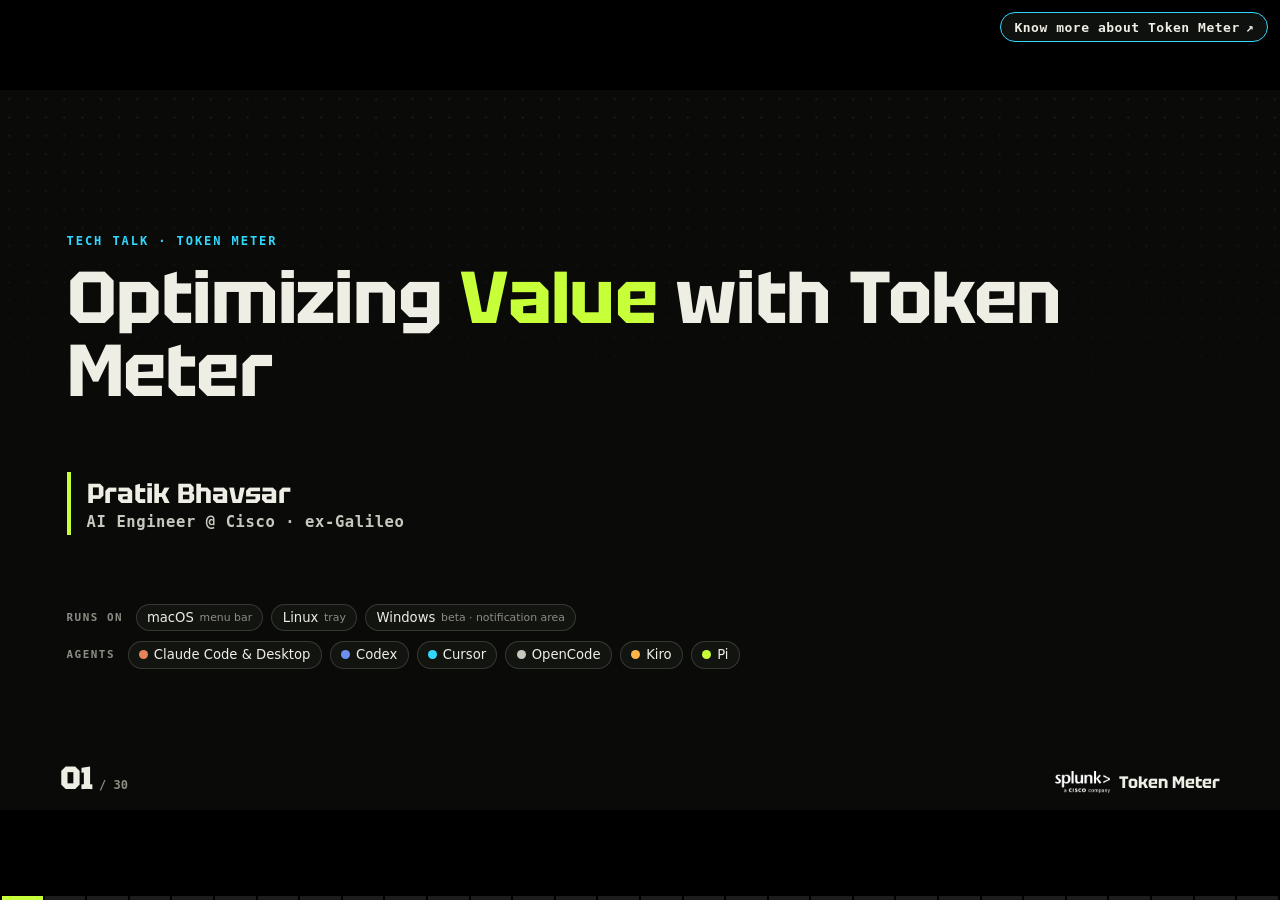
==== docs/talk/index.html @ ce079c53 "docs: publish the Token Meter talk deck on GitHub Pages Serves the deck at /talk/ with a "Know more"" ====
<!doctype html>
<html lang="en">
<head>
<meta charset="utf-8">
<meta name="viewport" content="width=device-width, initial-scale=1">
<title>Optimizing Value with Token Meter</title>
<link rel="icon" href="../favicon.svg">
<style>
@font-face{font-family:"Tektur Deck";src:url("fonts/Tektur-Variable.ttf") format("truetype");font-weight:400 900;font-stretch:75% 100%;font-display:swap}
:root{
  --carbon:#0a0b09;--panel:#121410;--raise:#1a1d17;
  --bone:#efeee5;--bone-dim:#c9c8bf;--mute:#8d8c84;
  --cyan:#31d9ff;--cyan-deep:#00a9d2;--acid:#c7ff38;--amber:#ffb547;--red:#ff6b5b;
  --claude:#e8845c;--codex:#6e8ff0;
  --line:rgba(239,238,229,.16);
  --display:"Tektur Deck","Arial Narrow",sans-serif;
  --sans:-apple-system,BlinkMacSystemFont,"Segoe UI",Inter,system-ui,sans-serif;
  --mono:ui-monospace,"SF Mono",SFMono-Regular,Menlo,monospace;
}
*{box-sizing:border-box}
html,body{margin:0;height:100%;background:#000;color:var(--bone);font-family:var(--sans);-webkit-font-smoothing:antialiased}
.deck{height:100vh;display:grid;place-items:center}
.slide{display:none;position:relative;width:min(100vw,177.78vh);aspect-ratio:16/9;background:var(--carbon);container-type:size;overflow:hidden;padding:4.6cqw 5.2cqw 4.4cqw}
.slide.on{display:flex;flex-direction:column}
.slide::before{content:"";position:absolute;inset:0;background-image:radial-gradient(rgba(239,238,229,.07) .09cqw,transparent .1cqw);background-size:1.6cqw 1.6cqw;mask-image:linear-gradient(180deg,#000,transparent 55%);pointer-events:none}
.kicker{position:relative;font:600 1.05cqw var(--mono);letter-spacing:.16em;text-transform:uppercase;color:var(--cyan);margin:0 0 1.1cqw;display:flex;gap:1cqw;align-items:center}
h1,h2{position:relative;font-family:var(--display);font-weight:700;margin:0;line-height:1;letter-spacing:-.01em}
h2{font-size:3.3cqw;max-width:88%;line-height:1.05}
.has-loc h2{max-width:66%}
h1 em,h2 em{font-style:normal;color:var(--acid)}
.sub{position:relative;font-size:1.65cqw;line-height:1.4;color:var(--bone-dim);margin:1.2cqw 0 0;max-width:68%}
.stage{position:relative;flex:1;min-height:0;margin-top:2.4cqw;display:flex;gap:3cqw;align-items:stretch}
.stage>*{min-width:0}
.mono{font-family:var(--mono)}
.dim{color:var(--mute)}
.tag{display:inline-block;font:600 1cqw var(--mono);letter-spacing:.08em;text-transform:uppercase;padding:.3cqw .7cqw;border-radius:.35cqw;border:.08cqw solid currentColor}
.tag.soon{color:var(--amber)}.tag.ill{color:var(--mute)}
.foot{position:absolute;left:11.5cqw;right:24cqw;bottom:1.9cqw;font-size:1.05cqw;color:var(--mute)}
svg{display:block;overflow:visible}
svg text{font-family:var(--mono);fill:var(--bone-dim)}
svg .disp{font-family:var(--display);font-weight:700}

/* motion */
.slide.on .a{animation:rise .7s cubic-bezier(.2,.7,.2,1) var(--d,0s) both}
.slide.on .draw{stroke-dasharray:1;stroke-dashoffset:1;animation:draw 1.6s ease-out var(--d,.2s) forwards}
.slide.on .gx{transform-box:fill-box;transform-origin:left center;animation:gx .9s cubic-bezier(.2,.7,.2,1) var(--d,.2s) both}
.slide.on .gy{transform-box:fill-box;transform-origin:center bottom;animation:gy .9s cubic-bezier(.2,.7,.2,1) var(--d,.2s) both}
.slide.on .pop{transform-box:fill-box;transform-origin:center;animation:pop .5s cubic-bezier(.3,1.6,.5,1) var(--d,.4s) both}
@keyframes rise{from{opacity:0;transform:translateY(1.2cqw)}to{opacity:1;transform:none}}
@keyframes draw{to{stroke-dashoffset:0}}
@keyframes gx{from{transform:scaleX(0)}}
@keyframes gy{from{transform:scaleY(0)}}
@keyframes pop{from{transform:scale(0);opacity:0}to{transform:none;opacity:1}}
@keyframes pulse{0%,100%{box-shadow:0 0 0 0 rgba(199,255,56,.45)}50%{box-shadow:0 0 0 .8cqw rgba(199,255,56,0)}}
@keyframes spin{to{transform:rotate(360deg)}}


/* annotated screenshot */
.annot{position:relative;margin:0;aspect-ratio:16/10;align-self:center;width:100%;border-radius:.7cqw;border:.08cqw solid var(--line);box-shadow:0 2cqw 5cqw rgba(0,0,0,.6);overflow:visible}
.annot img{width:100%;height:100%;display:block;border-radius:.7cqw}
.ring{position:absolute;left:calc(var(--x) - var(--w)/2);top:calc(var(--y) - var(--h)/2);width:var(--w);height:var(--h);border:.22cqw solid var(--acid);border-radius:.8cqw}
.slide.on .ring{animation:pop .5s cubic-bezier(.3,1.6,.5,1) var(--d,.6s) both,pulse 2.2s ease-in-out calc(var(--d,.6s) + .6s) infinite}
.ring::after{content:attr(data-k);position:absolute;top:-1.3cqw;left:-1.3cqw;width:2.2cqw;height:2.2cqw;border-radius:50%;background:var(--acid);color:var(--carbon);font:800 1.25cqw/2.2cqw var(--display);text-align:center}
.keys{list-style:none;margin:0;padding:0;display:flex;flex-direction:column;gap:1.8cqw}
.keys li{display:grid;grid-template-columns:2.6cqw 1fr;gap:1cqw;align-items:start}
.keys i{font-style:normal;width:2.2cqw;height:2.2cqw;border-radius:50%;background:var(--acid);color:var(--carbon);font:800 1.25cqw/2.2cqw var(--display);text-align:center}
.keys b{display:block;font:700 1.75cqw/1.15 var(--display);margin-bottom:.4cqw}
.keys span{font-size:1.4cqw;line-height:1.4;color:var(--bone-dim)}
.side{flex:0 0 27%;display:flex;flex-direction:column;justify-content:center;gap:2.4cqw}
.do{border-left:.3cqw solid var(--cyan);padding:.4cqw 0 .4cqw 1.2cqw;font-size:1.35cqw;line-height:1.4;color:var(--bone)}
.do::before{content:"Do this";display:block;font:600 .95cqw var(--mono);letter-spacing:.14em;text-transform:uppercase;color:var(--cyan);margin-bottom:.3cqw}
.where{font:1.15cqw var(--mono);color:var(--mute)}
.where b{color:var(--cyan);font-weight:400}

/* layouts */
.title{justify-content:center}
.title h1{font-size:6.4cqw;margin-bottom:3cqw}
.section{justify-content:center}
.section h1{font-size:7cqw}
.actdiv h1 em{color:var(--c)}
.actrail{display:grid;grid-template-columns:repeat(4,1fr);gap:1.2cqw;margin-top:4.4cqw}
.act{border-top:.35cqw solid var(--c);padding-top:1cqw;opacity:.38}
.act.on{opacity:1}
.act span{display:block;font:600 1.05cqw var(--mono);color:var(--c);letter-spacing:.08em}
.act b{display:block;margin-top:.4cqw;font:700 1.7cqw/1.15 var(--display);color:var(--bone)}
.bignum{font:800 6cqw/1 var(--display)}
.label{font:600 1.1cqw var(--mono);letter-spacing:.14em;text-transform:uppercase;color:var(--mute)}
.callout{position:absolute;z-index:3;min-width:28%;max-width:40%;background:var(--panel);border:.25cqw solid var(--acid);border-radius:1cqw;padding:1.1cqw 1.5cqw 1.2cqw;box-shadow:0 1.6cqw 4cqw rgba(0,0,0,.8),0 0 0 .5cqw rgba(10,11,9,.9)}
.callout::after{content:attr(data-k);position:absolute;top:-1.3cqw;left:-1.3cqw;width:2.4cqw;height:2.4cqw;border-radius:50%;background:var(--acid);color:var(--carbon);font:800 1.35cqw/2.4cqw var(--display);text-align:center}
.callout .cv{font:800 3.4cqw/1.05 var(--display);color:var(--bone);margin-top:.4cqw;display:flex;align-items:baseline;gap:1cqw}
.callout .cv em{font:700 1.6cqw var(--mono);font-style:normal}
.callout .cv em.dn{color:var(--red)}
.callout .cs{margin-top:.4cqw;font-size:1.2cqw;line-height:1.35;color:var(--bone-dim)}
.slide.on .callout{animation:pop .6s cubic-bezier(.3,1.6,.5,1) var(--d,1.4s) both}
.win{background:var(--panel);border:.08cqw solid var(--line);border-radius:1cqw;overflow:hidden;box-shadow:0 2cqw 5cqw rgba(0,0,0,.6);display:flex;flex-direction:column}
.winbar{display:flex;align-items:center;gap:.55cqw;padding:1cqw 1.4cqw;background:var(--raise);border-bottom:.08cqw solid var(--line);font:1.05cqw var(--mono);color:var(--mute)}
.winbar i{width:.95cqw;height:.95cqw;border-radius:50%;background:#2a2e26}
.winbar span{margin-left:1cqw}
.winbody{padding:2cqw 2.2cqw;display:flex;flex-direction:column;gap:1.5cqw}
.meterbar{position:relative;height:1.1cqw;border-radius:.6cqw;background:rgba(239,238,229,.1);margin:1.6cqw 0 2.6cqw}
.meterbar i{position:absolute;left:0;top:0;bottom:0;border-radius:.6cqw;background:var(--cyan)}
.slide.on .meterbar i{animation:gx 1.2s cubic-bezier(.2,.7,.2,1) 2s both;transform-origin:left}
.meterbar b{position:absolute;top:-.6cqw;bottom:-.6cqw;width:.25cqw;background:var(--acid)}
.meterbar span{position:absolute;top:1.8cqw;font:1.05cqw var(--mono);color:var(--bone-dim);white-space:nowrap;transform:translateX(-50%)}
.pres{display:none}
body.shownotes .pres{display:flex;position:fixed;top:0;left:50%;transform:translateX(-50%);gap:2em;align-items:center;padding:.5em 1.2em;background:rgba(18,20,16,.96);border:1px solid var(--cyan);border-top:none;border-radius:0 0 .6em .6em;font:14px var(--mono);color:var(--bone-dim);z-index:9}
.pres b{color:var(--acid);font-weight:600}
.loc{position:absolute;top:4.1cqw;right:5.2cqw;z-index:4;display:flex;align-items:center;gap:.8cqw;padding:.75cqw 1.2cqw;border:.1cqw solid rgba(49,217,255,.55);border-radius:.8cqw;background:rgba(49,217,255,.08);font:600 1.2cqw var(--mono);color:var(--bone)}
.loc::before{content:"In Token Meter";font-size:.9cqw;letter-spacing:.14em;text-transform:uppercase;color:var(--cyan)}
.loc b{color:var(--acid);font-weight:600}
.chiprow{display:flex;flex-wrap:wrap;gap:.7cqw;align-items:center}
.chip{display:inline-flex;align-items:center;gap:.5cqw;padding:.45cqw .9cqw;border:.08cqw solid var(--line);border-radius:2cqw;background:var(--panel);font:1.15cqw var(--sans);color:var(--bone)}
.chip i{width:.8cqw;height:.8cqw;border-radius:50%;background:var(--c,var(--mute))}
.chip small{color:var(--mute);font-size:.95cqw}
.striplab{font:600 .95cqw var(--mono);letter-spacing:.14em;text-transform:uppercase;color:var(--mute);margin-right:.4cqw}
a.linkpill{display:flex;flex-direction:column;align-items:flex-start;gap:.3cqw;padding:1cqw 1.5cqw;border-radius:.9cqw;background:var(--acid);color:var(--carbon);font:700 1.4cqw var(--display);text-decoration:none;box-shadow:0 0 0 .4cqw rgba(199,255,56,.18),0 1.2cqw 3cqw rgba(199,255,56,.2)}
a.linkpill small{font:500 1.05cqw var(--mono)}
.slide.on a.linkpill{animation:pop .6s cubic-bezier(.3,1.6,.5,1) var(--d,1.6s) both,pulse 2.4s ease-in-out 2.4s infinite}
.links{display:grid;grid-template-columns:repeat(2,1fr);gap:1.4cqw}
.links a{display:block;padding:1.5cqw 1.8cqw;border:.08cqw solid var(--line);border-radius:1cqw;background:var(--panel);color:var(--bone);text-decoration:none;border-left:.35cqw solid var(--c,var(--cyan))}
.links a b{display:block;font:700 1.9cqw var(--display);margin-bottom:.4cqw}
.links a span{font:1.15cqw var(--mono);color:var(--bone-dim);word-break:break-all}
.links a:hover{border-color:var(--c,var(--cyan))}
.slide::after{content:none}
.snum{position:absolute;left:5.2cqw;bottom:1.4cqw;z-index:4;font:800 2.8cqw/1 var(--display);color:var(--bone);letter-spacing:-.02em}
.snum small{font:600 1.05cqw var(--mono);color:var(--mute);margin-left:.5cqw;letter-spacing:0}
.brand{position:absolute;right:5.2cqw;bottom:1.5cqw;z-index:4;display:flex;align-items:center;gap:.8cqw;font:700 1.45cqw var(--display);color:var(--bone)}
.brand img{height:1.9cqw;display:block}
.tiles{display:grid;grid-template-columns:repeat(3,1fr);gap:1cqw}
.tile{background:var(--panel);border:.08cqw solid var(--line);border-radius:.8cqw;padding:1.2cqw 1.4cqw}
.tile b{display:block;font:800 3cqw/1 var(--display);color:var(--bone)}
.tile span{display:block;margin-top:.5cqw;font-size:1.2cqw;line-height:1.35;color:var(--bone-dim)}
.tile.bill{border-color:rgba(255,107,91,.6);background:rgba(255,107,91,.08)}
.tile.bill b{color:var(--red)}
.xp{background:var(--panel);border:.08cqw solid var(--line);border-radius:.9cqw;padding:1cqw 1.3cqw .9cqw;box-shadow:0 1.6cqw 4cqw rgba(0,0,0,.45)}
.xphead{display:flex;align-items:center;gap:1cqw;margin-bottom:.7cqw}
.xpt{font:700 1.3cqw var(--display);color:var(--bone);white-space:nowrap}
.xph{margin-left:auto;font:1cqw var(--mono);color:var(--mute);white-space:nowrap}
.xseg{display:flex;border:.08cqw solid var(--line);border-radius:.5cqw;overflow:hidden}
.xseg span{padding:.3cqw .75cqw;font:600 .95cqw var(--mono);color:var(--mute);border-left:.08cqw solid var(--line)}
.xseg span:first-child{border-left:0}
.xseg span.on{background:rgba(49,217,255,.16);color:var(--cyan)}
.xleg{display:flex;flex-wrap:wrap;gap:.4cqw 1.4cqw;margin-top:.6cqw;font:1cqw var(--mono);color:var(--bone-dim)}
.xleg i{display:inline-block;width:.8cqw;height:.8cqw;border-radius:50%;background:var(--c);margin-right:.45cqw;vertical-align:-.05cqw}
.receipt{position:relative;background:var(--bone);color:var(--carbon);font:1.2cqw/1.55 var(--mono);padding:1.8cqw 2cqw 2.6cqw;border-radius:.4cqw .4cqw 0 0;box-shadow:0 2cqw 5cqw rgba(0,0,0,.6);transform:rotate(1.2deg)}
.receipt::after{content:"";position:absolute;left:0;right:0;bottom:-1cqw;height:1cqw;background:linear-gradient(-45deg,transparent .5cqw,var(--bone) 0) 0 0/1cqw 1cqw,linear-gradient(45deg,transparent .5cqw,var(--bone) 0) 0 0/1cqw 1cqw}
.receipt h4{margin:0 0 1cqw;font:800 1.5cqw var(--display);letter-spacing:.06em;text-align:center}
.receipt .r{display:flex;gap:.8cqw;align-items:baseline}
.receipt .r em{font-style:normal;font-weight:700;width:1.4cqw}
.receipt .r span{flex:1;border-bottom:.12cqw dotted rgba(10,11,9,.35)}
.receipt .r i{font-style:normal;color:#4a4a44}
.receipt .ok em{color:#2c7a1f}.receipt .no em{color:#c0392b}.receipt .ex em{color:#8a6100}
.receipt hr{border:0;border-top:.15cqw dashed rgba(10,11,9,.5);margin:1cqw 0}
.receipt .tot{display:flex;justify-content:space-between;font:800 1.7cqw var(--display)}
.notif{display:grid;grid-template-columns:3.6cqw 1fr;gap:1.1cqw;align-items:start;background:rgba(40,42,38,.92);border:.08cqw solid rgba(239,238,229,.2);border-radius:1.4cqw;padding:1.3cqw 1.5cqw;box-shadow:0 2cqw 5cqw rgba(0,0,0,.6);backdrop-filter:blur(10px)}
.notif .ic{width:3.6cqw;height:3.6cqw;border-radius:.9cqw;background:var(--carbon);border:.08cqw solid var(--cyan);display:grid;place-items:center;font:800 1.3cqw var(--display);color:var(--cyan)}
.notif .ap{font:600 1.05cqw var(--sans);color:var(--mute);display:flex;justify-content:space-between}
.notif b{display:block;font:700 1.45cqw var(--sans);margin:.2cqw 0}
.notif span{font-size:1.25cqw;color:var(--bone-dim)}
.hint{display:flex;gap:1cqw;align-items:flex-start;padding:1cqw 1.2cqw;border-radius:.7cqw;background:rgba(255,181,71,.1);border:.08cqw solid rgba(255,181,71,.45)}
.hint i{font-style:normal;color:var(--amber);font:800 1.4cqw var(--display)}
.hint b{display:block;font:700 1.35cqw var(--sans)}
.hint span{font-size:1.15cqw;color:var(--bone-dim)}
.rules{list-style:none;margin:0;padding:0;display:flex;flex-direction:column;gap:.7cqw}
.rules li{display:flex;gap:.8cqw;align-items:baseline;font-size:1.25cqw;color:var(--bone-dim)}
.rules li b{color:var(--bone);font-weight:600}
.rules li::before{content:"";flex:0 0 .7cqw;height:.7cqw;border-radius:50%;background:var(--amber);transform:translateY(-.1cqw)}
.speaker{border-left:.35cqw solid var(--acid);padding:.3cqw 0 .3cqw 1.4cqw}
.speaker b{display:block;font:700 2.4cqw var(--display)}
.speaker span{display:block;font:600 1.35cqw var(--mono);color:var(--bone-dim);letter-spacing:.04em;margin-top:.2cqw}
.levers{display:grid;grid-template-columns:repeat(5,1fr);gap:1.1cqw;width:100%}
.lever{display:flex;flex-direction:column;background:var(--panel);border:.08cqw solid var(--line);border-top:.35cqw solid var(--c,var(--cyan));border-radius:.9cqw;padding:1.4cqw 1.3cqw 1.2cqw;min-height:0}
.lever h3{margin:0;min-height:3.6cqw;font:700 1.55cqw/1.15 var(--display);color:var(--bone)}
.lever .q{min-height:5cqw;margin:.6cqw 0 0;font-size:1.15cqw;line-height:1.4;color:var(--bone-dim)}
.lever .n{margin-top:2cqw;font:800 3.1cqw/1 var(--display);color:var(--c,var(--cyan))}
.lever .e{margin-top:.4cqw;font-size:1.1cqw;line-height:1.35;color:var(--bone-dim)}
.lever .w{margin-top:.9cqw;font:600 .95cqw var(--mono);color:var(--cyan);letter-spacing:.03em}
.keep{display:grid;grid-template-columns:1fr 1fr;gap:.7cqw}
.keep span{padding:.7cqw .9cqw;border:.08cqw solid rgba(199,255,56,.4);border-radius:.6cqw;font:600 1.15cqw var(--sans);color:var(--bone);background:rgba(199,255,56,.06)}
.tl{display:flex;gap:.4cqw;width:100%}
.tl .seg{flex:var(--w);min-width:0}
.tl .bar{height:1.1cqw;border-radius:.3cqw;background:var(--c)}
.slide.on .tl .bar{animation:gx .8s cubic-bezier(.2,.7,.2,1) var(--d,.3s) both;transform-origin:left}
.tl .yr{margin-top:.8cqw;font:600 1cqw var(--mono);color:var(--mute)}
.tl .co{margin-top:.3cqw;font:700 1.6cqw/1.1 var(--display);color:var(--bone)}
.tl .ds{margin-top:.4cqw;font-size:1.1cqw;line-height:1.35;color:var(--bone-dim)}
.phase{display:flex;justify-content:space-between;font:600 1cqw var(--mono);letter-spacing:.12em;text-transform:uppercase;margin-bottom:.8cqw}
.proof{display:grid;grid-template-columns:1fr 1fr;gap:1.4cqw}
.proof .card{background:var(--panel);border:.08cqw solid var(--line);border-left:.35cqw solid var(--c);border-radius:.8cqw;padding:1.3cqw 1.5cqw}
.proof .card .label{color:var(--c)}
.proof ul{margin:.7cqw 0 0;padding:0;list-style:none;display:flex;flex-direction:column;gap:.55cqw}
.proof li{font-size:1.25cqw;line-height:1.35;color:var(--bone-dim)}
.proof li b{color:var(--bone);font-weight:600}
a.me{display:inline-block;padding:.75cqw 1.4cqw;border-radius:.8cqw;background:var(--acid);color:var(--carbon);font:700 1.6cqw var(--display);text-decoration:none}
a.me.alt{background:transparent;color:var(--acid);border:.15cqw solid var(--acid)}
.credits{position:absolute;left:13cqw;right:22cqw;bottom:1.5cqw;z-index:4;display:flex;align-items:center;gap:1.4cqw;height:2.6cqw;padding:0 0 0 1.2cqw;border:.08cqw solid rgba(199,255,56,.3);border-radius:2cqw;background:rgba(199,255,56,.05);overflow:hidden}
.credits b{flex:none;font:600 .95cqw var(--mono);letter-spacing:.14em;text-transform:uppercase;color:var(--acid)}
.cwin{flex:1;min-width:0;overflow:hidden;mask-image:linear-gradient(90deg,transparent,#000 6%,#000 94%,transparent)}
.ctrack{display:flex;width:max-content}
.ctrack div{display:flex}
.ctrack span{font:600 1.25cqw var(--sans);color:var(--bone);white-space:nowrap;padding-right:1.4cqw}
.ctrack span::after{content:"·";margin-left:1.4cqw;color:var(--acid)}
.slide.on .ctrack{animation:credits 22s linear infinite}
@keyframes credits{to{transform:translateX(-50%)}}
.closeglow{position:absolute;inset:0;background:radial-gradient(40cqw 30cqw at 78% 45%,rgba(199,255,56,.10),transparent 70%),radial-gradient(35cqw 30cqw at 15% 85%,rgba(49,217,255,.08),transparent 70%);pointer-events:none}
.printer{position:relative;justify-self:center;width:38cqw}
.slot{position:relative;z-index:2;display:flex;align-items:center;gap:.8cqw;height:4cqw;padding:0 1.6cqw;border-radius:1.2cqw;background:linear-gradient(180deg,#24281f,#121410);border:.08cqw solid rgba(239,238,229,.18);box-shadow:0 1.4cqw 3cqw rgba(0,0,0,.6);font:700 1.05cqw var(--mono);letter-spacing:.2em;color:var(--mute)}
.slot i{width:.8cqw;height:.8cqw;border-radius:50%;background:var(--acid);box-shadow:0 0 1cqw var(--acid)}
.slot b{position:absolute;left:1.4cqw;right:1.4cqw;bottom:.7cqw;height:.35cqw;border-radius:.2cqw;background:#000}
.paper{position:relative;margin:-1cqw 1.4cqw 0;padding:2.6cqw 2cqw 2.2cqw;background:var(--bone);color:var(--carbon);font:1.1cqw/1.4 var(--mono);box-shadow:0 2cqw 4cqw rgba(0,0,0,.55);transform-origin:top center}
.paper::after{content:"";position:absolute;left:0;right:0;bottom:-1cqw;height:1cqw;background:linear-gradient(-45deg,transparent .5cqw,var(--bone) 0) 0 0/1cqw 1cqw,linear-gradient(45deg,transparent .5cqw,var(--bone) 0) 0 0/1cqw 1cqw}
.slide.on .paper{animation:printout 1.8s cubic-bezier(.3,.6,.2,1) .5s both}
@keyframes printout{from{clip-path:inset(0 0 100% 0);transform:translateY(-6cqw)}to{clip-path:inset(0 0 -2cqw 0);transform:none}}
.paper .ph{display:flex;justify-content:space-between;font-weight:700;letter-spacing:.14em;padding-bottom:1cqw;margin-bottom:.4cqw;border-bottom:.15cqw dashed rgba(10,11,9,.45)}
.paper .li{display:grid;grid-template-columns:2.6cqw 1fr auto;gap:1cqw;align-items:center;padding:.85cqw 0;white-space:nowrap;border-bottom:.1cqw dotted rgba(10,11,9,.3);color:var(--carbon);text-decoration:none}
.paper .ic{display:flex;align-items:center;justify-content:center;height:2.4cqw}
.paper .ic svg{width:2.3cqw;height:2.3cqw}
.paper .ic img{width:2.6cqw;filter:invert(1)}
.paper .t{font:600 1.3cqw var(--sans)}
.paper .v{font-weight:700;font-size:1.1cqw}
.paper .tot{display:flex;justify-content:space-between;align-items:baseline;margin-top:1.2cqw;padding-top:1.2cqw;border-top:.15cqw dashed rgba(10,11,9,.45);font:800 1.8cqw var(--display)}
.paper .tot span:last-child{font:700 1.2cqw var(--mono)}
.paper .thanks{margin-top:1.6cqw;text-align:center;font-weight:700;letter-spacing:.24em;font-size:1cqw;color:#4a4a44}
.cta{display:flex;flex-wrap:wrap;gap:.8cqw;margin-top:1.6cqw}
.cta span{padding:.7cqw 1.2cqw;border-radius:2cqw;border:.12cqw solid var(--acid);color:var(--acid);font:700 1.3cqw var(--display)}
.cta span:first-child{background:var(--acid);color:var(--carbon)}
.mtiles{display:grid;grid-template-columns:1fr 1fr;gap:.9cqw}
.mt{background:var(--panel);border:.08cqw solid var(--line);border-top:.3cqw solid var(--c,var(--cyan));border-radius:.8cqw;padding:1cqw 1.2cqw}
.mt .k{font:600 .95cqw var(--mono);letter-spacing:.1em;text-transform:uppercase;color:var(--mute)}
.mt .v{display:flex;align-items:baseline;gap:.7cqw;margin-top:.4cqw;font:800 2.5cqw/1 var(--display);color:var(--bone)}
.mt .v em{font:700 1.2cqw var(--mono);font-style:normal}
.mt .v em{color:var(--mute)}
.mt .v em.dn{color:var(--red)}.mt .v em.up{color:var(--acid)}
.mt .kn{display:inline-block;width:1.5cqw;height:1.5cqw;margin-right:.5cqw;border-radius:50%;background:var(--acid);color:var(--carbon);font:800 .95cqw/1.5cqw var(--display);text-align:center;letter-spacing:0;vertical-align:.05cqw}
.mt .s{margin-top:.4cqw;font-size:1.05cqw;line-height:1.3;color:var(--bone-dim)}
.ins{border-left:.3cqw solid var(--acid);padding:.3cqw 0 .3cqw 1.1cqw;font-size:1.2cqw;line-height:1.4;color:var(--bone-dim)}
.ins b{color:var(--bone);font-weight:600}
.mbar{display:flex;justify-content:flex-end;align-items:center;gap:1.2cqw;height:2.4cqw;padding:0 1.2cqw;border-radius:.6cqw;background:rgba(30,32,28,.82);border:.08cqw solid rgba(239,238,229,.14);backdrop-filter:blur(8px);font:500 1.05cqw var(--sans);color:var(--bone-dim)}
.mbar .si{display:flex;align-items:center;gap:.6cqw;padding:.25cqw .7cqw;border-radius:.4cqw;background:rgba(49,217,255,.16);color:var(--cyan);font:600 1.05cqw var(--mono)}
.mbar .si i{font-style:normal;font:800 1.05cqw var(--display)}
.mdrop{margin-top:.5cqw;padding:.6cqw 0;border-radius:1cqw;background:rgba(36,38,34,.94);border:.08cqw solid rgba(239,238,229,.16);box-shadow:0 2cqw 5cqw rgba(0,0,0,.65);font:1.08cqw/1.3 var(--sans);color:var(--bone)}
.mdrop .hd{padding:.5cqw 1.2cqw .7cqw}
.mdrop .hd b{display:block;font-weight:600;font-size:1.15cqw}
.mdrop .hd span{font-size:.95cqw;color:var(--mute)}
.mdrop .qa{display:grid;grid-template-columns:repeat(4,1fr);gap:.35cqw;padding:0 1.2cqw .7cqw}
.mdrop .qa span{text-align:center;padding:.35cqw 0;border-radius:.4cqw;background:rgba(239,238,229,.08);font-size:.9cqw}
.mdrop hr{border:0;border-top:.08cqw solid rgba(239,238,229,.12);margin:.4cqw 0}
.mdrop .it{display:flex;align-items:center;gap:.7cqw;padding:.32cqw 1.2cqw}
.mdrop .it .g{width:1.1cqw;text-align:center;color:var(--bone-dim)}
.mdrop .it .ar{margin-left:auto;color:var(--mute)}
.mdrop .it.dim{color:var(--mute);font-size:.95cqw}
.mdrop .it.on{background:rgba(49,217,255,.22)}
.mdrop .dot{display:inline-block;width:.7cqw;height:.7cqw;border-radius:50%;background:var(--c)}
.desk{position:relative;flex:0 0 61%;border-radius:1cqw;border:.08cqw solid var(--line);background:radial-gradient(50cqw 30cqw at 15% 115%,rgba(49,217,255,.12),transparent 65%),radial-gradient(30cqw 25cqw at 95% 0%,rgba(199,255,56,.06),transparent 65%),#0f110e;overflow:hidden;box-shadow:0 2cqw 5cqw rgba(0,0,0,.6)}
.macbar{display:flex;align-items:center;gap:1.2cqw;white-space:nowrap;height:2.5cqw;padding:0 1.2cqw;background:rgba(30,32,28,.9);border-bottom:.08cqw solid rgba(239,238,229,.1);font:500 1.05cqw var(--sans);color:var(--bone-dim)}
.macbar b{font-weight:700;color:var(--bone)}
.macbar .sp{margin-left:auto}
.macbar .si{display:flex;align-items:center;gap:.6cqw;padding:.25cqw .7cqw;border-radius:.4cqw;background:rgba(49,217,255,.16);color:var(--cyan);font:600 1.05cqw var(--mono)}
.macbar .si.open{background:rgba(49,217,255,.3);color:var(--bone)}
.macbar .si i{font-style:normal;font:800 1.05cqw var(--display);color:var(--cyan)}
.mdrop.mmenu{position:absolute;top:2.8cqw;right:var(--mr,12cqw);width:24cqw;margin:0;padding:.5cqw 0;font-size:1.05cqw}
.dwin{position:absolute;left:1.4cqw;top:3.8cqw;width:34.5cqw}
.dwin .winbar{padding:.7cqw 1cqw;font-size:.95cqw}
.dwin img{display:block;width:100%;aspect-ratio:16/10;object-fit:cover;object-position:top left}
.mdrop .it{gap:.5cqw}
.mdrop .qa span{white-space:nowrap}
.mtoast{position:absolute;left:3cqw;bottom:1.4cqw;z-index:2;width:24cqw;padding:1cqw 1.2cqw;grid-template-columns:2.8cqw 1fr}
.mtoast .ic{width:2.8cqw;height:2.8cqw;font-size:1cqw}
.mtoast b{font-size:1.25cqw}.mtoast span{font-size:1.1cqw}
.mk{position:absolute;z-index:3;width:2.2cqw;height:2.2cqw;border-radius:50%;background:var(--acid);color:var(--carbon);font:800 1.25cqw/2.2cqw var(--display);text-align:center;box-shadow:0 0 0 .35cqw rgba(10,11,9,.85)}
.themes{display:grid;grid-template-columns:repeat(4,1fr);gap:1.2cqw 1.2cqw;width:100%}
.themes figure{margin:0}
.themes img{width:100%;aspect-ratio:16/10;object-fit:cover;object-position:top left;border-radius:.6cqw;border:.08cqw solid var(--line);display:block}
.themes figcaption{margin-top:.6cqw}
.themes figcaption b{font:700 1.45cqw var(--display)}
.themes figcaption span{display:block;margin-top:.2cqw;font-size:1cqw;line-height:1.3;color:var(--mute)}
.notes{display:none}
body.shownotes .slide.on .notes{display:block;position:absolute;left:0;right:0;bottom:0;max-height:34%;overflow:auto;background:rgba(18,20,16,.97);border-top:.15cqw solid var(--cyan);padding:1.4cqw 5.2cqw;font-size:1.3cqw;line-height:1.45;color:var(--bone-dim);z-index:5}
.rail{position:fixed;left:0;right:0;bottom:0;height:4px;display:flex;gap:2px;padding:0 2px}
.rail i{flex:1;background:rgba(239,238,229,.12)}
.rail i.done{background:var(--cyan)}
.rail i.now{background:var(--acid)}
.knowmore{position:fixed;top:12px;right:12px;z-index:10;display:inline-flex;align-items:center;gap:.45em;padding:.5em 1em;border:1px solid var(--cyan);border-radius:999px;background:rgba(18,20,16,.88);color:var(--bone);font:600 13px var(--mono);letter-spacing:.04em;text-decoration:none;transition:background .15s,color .15s}
.knowmore:hover,.knowmore:focus-visible{background:var(--cyan);color:var(--carbon)}
:fullscreen .knowmore,body.static .knowmore{display:none}
.term{background:#050605;border:.08cqw solid var(--line);border-radius:.8cqw;font:1.35cqw/1.7 var(--mono);padding:1.6cqw 2cqw;color:var(--bone-dim)}
.term .bar{display:flex;gap:.5cqw;margin:-0.4cqw 0 1.2cqw}
.term .bar i{width:.9cqw;height:.9cqw;border-radius:50%;background:var(--raise)}
.term .p{color:var(--acid)}.term .c{color:var(--bone)}.term .o{color:var(--cyan)}
.bubble{max-width:80%;padding:1.3cqw 1.6cqw;border-radius:1.2cqw;font-size:1.45cqw;line-height:1.4}
.bubble.me{align-self:flex-end;background:var(--raise);border:.08cqw solid var(--line)}
.bubble.ai{background:var(--panel);border:.08cqw solid rgba(49,217,255,.35)}
.mcpans{max-width:100%;font-size:1.3cqw;line-height:1.35;padding:1.1cqw 1.5cqw}
.mcpans .mh{font:600 .95cqw var(--mono);letter-spacing:.12em;text-transform:uppercase;color:var(--cyan);margin-bottom:.5cqw}
.mcpans .mf{display:grid;grid-template-columns:4.6cqw 1fr;gap:.8cqw;align-items:baseline;margin-top:.35cqw}
.mcpans .mf b{font:800 1.8cqw/1 var(--display);color:var(--amber)}
.mcpans .mf span,.mcpans .mx span{color:var(--bone-dim)}
.mcpans .mx{display:grid;grid-template-columns:1.8cqw 1fr;gap:.8cqw;align-items:baseline;margin-top:.4cqw}
.mcpans .mx i{font-style:normal;width:1.6cqw;height:1.6cqw;border-radius:50%;background:var(--acid);color:var(--carbon);font:800 1cqw/1.6cqw var(--display);text-align:center}
.mcpans .mx em{font:600 1.05cqw var(--mono);font-style:normal;color:var(--acid);margin-left:.5cqw;white-space:nowrap}
.goals{flex:1;display:grid;grid-template-columns:1fr 1fr;gap:1.2cqw;align-content:center}
.goal{background:var(--panel);border:.08cqw solid var(--line);border-left:.35cqw solid var(--c);border-radius:.8cqw;padding:1.2cqw 1.4cqw}
.goal .gt{display:flex;justify-content:space-between;align-items:baseline;gap:.8cqw}
.goal .gt b{font:700 1.45cqw var(--display);color:var(--bone)}
.goal .gs{font:600 .95cqw var(--mono);color:var(--cyan);white-space:nowrap}
.goal .gv{display:flex;align-items:baseline;gap:1cqw;margin-top:.7cqw}
.goal .gv span{font:800 2.8cqw/1 var(--display);color:var(--bone)}
.goal .gv em{font:600 1.15cqw var(--mono);font-style:normal;color:var(--mute)}
.goal .gb{height:.7cqw;margin-top:.9cqw;border-radius:.4cqw;background:rgba(239,238,229,.1);overflow:hidden}
.goal .gb i{display:block;height:100%;border-radius:.4cqw;background:var(--c)}
.slide.on .goal .gb i{animation:gx 1s cubic-bezier(.2,.7,.2,1) .9s both;transform-origin:left}
.goal .gf{display:flex;justify-content:space-between;gap:.8cqw;margin-top:.6cqw;font-size:1.05cqw;color:var(--bone-dim)}
.goal .st{font:700 .95cqw var(--mono);letter-spacing:.08em;text-transform:uppercase;color:var(--c);white-space:nowrap}
.toolcall{align-self:flex-start;font:1.1cqw var(--mono);color:var(--cyan);border:.08cqw dashed rgba(49,217,255,.5);border-radius:.6cqw;padding:.6cqw 1cqw}
@media (prefers-reduced-motion:reduce){*,*::before,*::after{animation:none!important;transition:none!important}.draw{stroke-dashoffset:0!important}}
body.static .slide *,body.static .slide *::before{animation:none!important;transition:none!important}
body.static .draw{stroke-dashoffset:0!important}
@media print{
  @page{size:16in 9in;margin:0}
  html,body{background:var(--carbon)}
  .deck{display:block;height:auto}
  .slide{display:flex!important;flex-direction:column;width:16in;height:9in;break-after:page}
  .slide *{animation:none!important}.draw{stroke-dashoffset:0!important}
  .notes,.rail{display:none!important}
}
</style>
</head>
<body>
<main class="deck">

<!-- 1 · title -->
<section class="slide title">
  <p class="kicker a">Tech talk · Token Meter</p>
  <h1 class="a" style="--d:.1s">Optimizing <em>Value</em> with Token Meter</h1>
  <div class="a" style="--d:.3s;margin-top:2.6cqw"><div class="speaker"><b>Pratik Bhavsar</b><span>AI Engineer @ Cisco · ex-Galileo</span></div></div>
  <div class="a" style="--d:.5s;margin-top:6cqw;display:flex;flex-direction:column;gap:.9cqw">
    <div class="chiprow"><span class="striplab">Runs on</span><span class="chip">macOS <small>menu bar</small></span><span class="chip">Linux <small>tray</small></span><span class="chip">Windows <small>beta · notification area</small></span></div>
    <div class="chiprow"><span class="striplab">Agents</span><span class="chip"><i style="--c:#e8845c"></i>Claude Code &amp; Desktop</span><span class="chip"><i style="--c:#6e8ff0"></i>Codex</span><span class="chip"><i style="--c:#31d9ff"></i>Cursor</span><span class="chip"><i style="--c:#c9c8bf"></i>OpenCode</span><span class="chip"><i style="--c:#ffb547"></i>Kiro</span><span class="chip"><i style="--c:#c7ff38"></i>Pi</span></div>
  </div>
  <aside class="notes">Hi, I'm Pratik, an AI engineer at Cisco, previously at Galileo. Every day we spend tokens like money, but the bill never tells us what we bought: which session was worth it, which model, which habit. Token Meter is a local, private meter that reads the traces your agents already write, on macOS, Linux, and Windows, across Claude, Codex, Cursor, OpenCode, Kiro, and Pi. This talk isn't a feature tour. It's the questions you already have, the five levers that change the answer, and how to run the experiment yourself. Optimizing value means more useful work per dollar, not just less spend.</aside>
</section>

<!-- 1b · speaker intro -->
<section class="slide">
  <p class="kicker a">Who's talking</p>
  <h2 class="a" style="--d:.1s">Full-stack AI, then <em>three years deep in evals</em></h2>
  <div class="stage" style="flex-direction:column;gap:2.4cqw;justify-content:center">
    <div class="a" style="--d:.25s">
      <div class="phase"><span style="color:var(--cyan)">Search · NLP · model building</span><span style="color:var(--acid)">Evals · tokenomics</span></div>
      <div class="tl">
        <div class="seg" style="--w:3;--c:var(--cyan-deep)"><div class="bar" style="--d:.3s"></div><div class="yr">2017–2020</div><div class="co">TaskHuman · Morningstar</div><div class="ds">Search, recsys, quant ML</div></div>
        <div class="seg" style="--w:1.4;--c:var(--cyan-deep)"><div class="bar" style="--d:.45s"></div><div class="yr">2020</div><div class="co">Jina AI</div><div class="ds">Neural search, employee #6</div></div>
        <div class="seg" style="--w:2.2;--c:var(--cyan)"><div class="bar" style="--d:.6s"></div><div class="yr">2021–2023</div><div class="co">Enterpret</div><div class="ds">Founding engineer, NLP</div></div>
        <div class="seg" style="--w:3;--c:var(--acid)"><div class="bar" style="--d:.75s"></div><div class="yr">2023–2026</div><div class="co">Galileo</div><div class="ds">Evals, benchmarks, 5 books</div></div>
        <div class="seg" style="--w:1.6;--c:var(--acid)"><div class="bar" style="--d:.9s"></div><div class="yr">2026–now</div><div class="co">Cisco</div><div class="ds">Agent tokenomics, evals</div></div>
      </div>
    </div>
    <div class="proof a" style="--d:1.1s">
      <div class="card" style="--c:var(--cyan)"><div class="label">Built</div><ul>
        <li><b>BRAG</b> · four open RAG models</li>
        <li><b>NLP and search</b> in production</li>
        <li><b>Token Meter</b> · agent spend, locally</li>
      </ul></div>
      <div class="card" style="--c:var(--acid)"><div class="label">Evaluated</div><ul>
        <li><b>Agent Leaderboard v2</b> · 30+ models</li>
        <li><b>Hallucination Index</b> · RAG</li>
        <li><b>Eval Engineering</b> + 4 more books</li>
      </ul></div>
    </div>
  </div>
  <div class="a" style="--d:1.3s;display:flex;align-items:center;gap:1.2cqw;margin:0 0 2.6cqw">
    <a class="me" href="https://pratik.ai" target="_blank" rel="noopener noreferrer">pratik.ai</a>
    <a class="me alt" href="https://pakodas.substack.com" target="_blank" rel="noopener noreferrer">pakodas.substack.com</a>
    <span class="dim" style="font-size:1.15cqw;margin-left:1cqw">IIT Bombay · The Batch · Latent Space</span>
  </div>
  <aside class="notes">Quick intro since many of you don't know me yet. I've worked across the stack: search, recommendations, and quant ML at TaskHuman and Morningstar; employee number six at Jina AI on open-source neural search; founding engineer at Enterpret building semantic search, NLP pipelines, and MLOps. The last three years I went deep on evals at Galileo: Agent Leaderboard, Hallucination Index, and five books including Eval Engineering. Galileo was acquired by Cisco, and now I work on tokenomics and evaluation for AI agents. Evals tell you whether the output is good. Tokenomics tells you what it cost. You need both to know if it was worth it.</aside>
</section>

<!-- 2 · invisible bill -->
<section class="slide">
  <p class="kicker a">The problem · usage is not value</p>
  <h2 class="a" style="--d:.1s">The chat says <em>"Done."</em> The bill says more.</h2>
  <div class="stage" style="gap:3cqw">
    <div class="win a" style="--d:.2s;flex:.85;align-self:center">
      <div class="winbar"><i></i><i></i><i></i><span>What you see</span></div>
      <div class="winbody" style="gap:1.4cqw">
        <div class="bubble me a" style="--d:.4s;font-size:1.55cqw">Fix the failing dashboard tests and open a PR.</div>
        <div class="dim a" style="--d:.7s;font:1.1cqw var(--mono);text-align:center">· · · 143 minutes later · · ·</div>
        <div class="bubble ai a" style="--d:1s;font-size:1.55cqw">Done. Tests pass and the PR is open. <b style="color:var(--acid)">✓</b></div>
      </div>
    </div>
    <div style="flex:1.3;display:flex;flex-direction:column;gap:1.1cqw;justify-content:center">
      <div class="label a" style="--d:1.2s;color:var(--cyan)">What actually happened · Sessions → Execution profile</div>
      <div class="xp a" style="--d:1.2s">
        <div class="xphead"><span class="xpt">Execution profile</span><span class="xseg"><span>Tokens</span><span>Cost</span><span class="on">Context</span><span>Tools</span><span>Wait</span></span><span class="xph">% of 258K window</span></div>
        <svg viewBox="0 0 1000 236" id="ctxchart" role="img" aria-label="Context grew from 13% to 95% of the window, then five compactions each dropped it to about 15%"></svg>
        <div class="xleg"><span><i style="--c:var(--cyan)"></i>context</span><span><i style="--c:var(--amber)"></i>70% watch</span><span><i style="--c:var(--red)"></i>85% high</span><span><i style="--c:var(--acid)"></i>compaction</span></div>
      </div>
      <div class="tiles a" style="--d:1.5s">
        <div class="tile"><b>452</b><span>model calls, each re-reading the whole context</span></div>
        <div class="tile"><b>59.7M</b><span>tokens read and written</span></div>
        <div class="tile"><b>5</b><span>compactions · first at 95% of the window</span></div>
        <div class="tile"><b>143</b><span>minutes of active work</span></div>
        <div class="tile"><b>126</b><span>skills loaded · 7 used</span></div>
        <div class="tile bill pop" style="--d:2.2s"><b>$26.97</b><span>the bill, at list price</span></div>
      </div>
    </div>
  </div>
  <p class="foot">One real Codex session (gpt-5.6-sol) from my laptop, August 2026. Chat text illustrative; the numbers are real.</p>
  <aside class="notes">Every agent session looks like this from the outside: a request and a "done." Underneath, this is Token Meter's execution profile for that session. Context climbs with every model call because each call re-reads everything so far: the instructions, every file read, every tool result. It went from 13% of the window to 95% before the agent compacted, then climbed again, five times. Calls above 85% of the window cost about $0.068 each; calls right after a compaction cost about $0.038. One in five calls ran above the 70% watch line, and they were 30% of the bill. Plus 126 skills loaded and 7 used. The bill arrives weeks later, aggregated, with none of this. Ask the room: who knows what their last session cost?</aside>
</section>

<!-- 4 · two surfaces -->
<section class="slide" data-loc="Menu bar · <b>Dashboard</b>">
  <p class="kicker a">How it works</p>
  <h2 class="a" style="--d:.1s">A <em>glance</em> now. A <em>deep dive</em> later.</h2>
  <div class="stage" style="gap:3cqw">
    <div class="desk a" style="--d:.2s;--mr:1.2cqw">
      <div class="macbar"><b>Code</b><span>File</span><span>Edit</span><span class="sp"></span><span class="si open"><i>&gt;</i>$67.77 · 28 tok/s · 257K ctx · $9.64 today</span><span>⌁</span><span>Wed 2:14 PM</span></div>
      <div class="win dwin pop" style="--d:.3s"><div class="winbar"><i></i><i></i><i></i><span>127.0.0.1:8722 · Spend</span></div><img src="img/live-spend.jpg" alt="Token Meter dashboard Spend page"></div>
      <div class="mdrop mmenu pop" style="--d:.6s">
        <div class="hd"><b>token-meter</b><span>Claude · Following latest · 12s idle</span></div>
        <div class="qa"><span>▦ Dashboard</span><span>▥ Spend</span><span>⚒ Tools</span><span>⚙ Settings</span></div>
        <hr><div class="it dim">Recent sessions</div>
        <div class="it"><span class="g">✓</span><span class="g">⟲</span>Follow latest</div>
        <div class="it"><span class="g"></span><span class="g"><span class="dot" style="--c:var(--claude)"></span></span>Claude · token-meter</div>
        <div class="it"><span class="g"></span><span class="g"><span class="dot" style="--c:var(--codex)"></span></span>Codex · token-meter</div>
        <div class="it"><span class="g"></span><span class="g"><span class="dot" style="--c:var(--cyan)"></span></span>Cursor · website</div>
        <hr>
        <div class="it"><span class="g"></span><span class="g">◔</span>Provider limits (Beta)<span class="ar">›</span></div>
        <div class="it on"><span class="g"></span><span class="g">▦</span>Budgets<span class="ar">›</span></div>
        <div class="it"><span class="g"></span><span class="g">◎</span>Goals<span class="ar">›</span></div>
        <div class="it"><span class="g"></span><span class="g">⚙</span>Menu bar settings<span class="ar">›</span></div>
        <div class="it"><span class="g"></span><span class="g">▣</span>Get Enterprise Tokenomics</div>
        <hr><div class="it"><span class="g"></span><span class="g"></span>Quit Token Meter</div>
      </div>
      <div class="notif mtoast pop" style="--d:1.4s"><div class="ic">TM</div><div><div class="ap"><span>Token Meter</span><span>now</span></div><b>Long session</b><span>Claude Code · claude-opus-5-5</span></div></div>
      <span class="mk pop" style="--d:.8s;top:.15cqw;right:var(--mk1,40cqw)">1</span>
      <span class="mk pop" style="--d:.9s;top:8.2cqw;right:calc(var(--mr,12cqw) + 23cqw)">2</span>
      <span class="mk pop" style="--d:1s;top:13.6cqw;right:calc(var(--mr,12cqw) + 23cqw)">3</span>
      <span class="mk pop" style="--d:1.1s;top:22.9cqw;right:calc(var(--mr,12cqw) + 23cqw)">4</span>
      <span class="mk pop" style="--d:1.5s;bottom:5.6cqw;left:1.6cqw">5</span>
    </div>
    <div class="side" style="flex:1;gap:1.6cqw">
      <ol class="keys a" style="--d:.9s;gap:1.2cqw">
        <li><i>1</i><div><b>Live title</b><span>Cost, speed, context, and today's spend. Pick the metrics.</span></div></li>
        <li><i>2</i><div><b>One click to the dashboard</b><span>The deep dive at 127.0.0.1:8722: every session, every month</span></div></li>
        <li><i>3</i><div><b>Follow latest, or pin one</b><span>Any recent session, any agent</span></div></li>
        <li><i>4</i><div><b>Budgets, goals, limits</b><span>Submenus, without opening a browser</span></div></li>
        <li><i>5</i><div><b>Nudges as notifications</b><span>App and model only, never content</span></div></li>
      </ol>
      <div class="a" style="--d:1.1s;display:grid;grid-template-columns:auto 1fr;gap:.6cqw 1.2cqw;font-size:1.3cqw">
        <span class="label" style="align-self:center">macOS</span><span>Menu bar</span>
        <span class="label" style="align-self:center">Linux</span><span>AppIndicator tray</span>
        <span class="label" style="align-self:center">Windows</span><span>Notification area <span class="tag soon" style="font-size:.85cqw">Beta</span></span>
      </div>
    </div>
  </div>
  <div class="chiprow a" style="--d:1.3s;margin-top:1.2cqw"><span class="striplab">Agents</span><span class="chip"><i style="--c:#e8845c"></i>Claude Code &amp; Desktop</span><span class="chip"><i style="--c:#6e8ff0"></i>Codex</span><span class="chip"><i style="--c:#31d9ff"></i>Cursor</span><span class="chip"><i style="--c:#c9c8bf"></i>OpenCode</span><span class="chip"><i style="--c:#ffb547"></i>Kiro</span><span class="chip"><i style="--c:#c7ff38"></i>Pi</span></div>
  <p class="foot">The macOS menu bar companion. Linux and Windows show the same data in the tray. Menu values illustrative.</p>
  <aside class="notes">Menu bar is the habit-builder: you see cost while you work, not after. The title shows live cost, output speed, context, and today's spend; you choose which. One click opens the dashboard, Spend, Tools, or Settings. Follow the latest session or pin any recent one. Budgets, goals, and provider limits are submenus, and nudges arrive as notifications that name only the app and model. Dashboard is for review. One view across every agent you use, on macOS, Linux, and Windows (beta). Only sessions stored locally are visible.</aside>
</section>

<!-- 5 · pipeline -->
<section class="slide">
  <p class="kicker a">How it works</p>
  <h2 class="a" style="--d:.1s">From raw traces to <em>goals</em></h2>
  <div class="stage" style="align-items:center">
    <svg viewBox="0 0 1500 440" style="width:100%" role="img" aria-label="Traces become tokens, tokens become cost, cost becomes metrics. Insights are generated from metrics, and goals are set on metrics.">
      <path id="pipe" d="M80 220 H830" stroke="rgba(239,238,229,.18)" stroke-width="4" fill="none"/>
      <path id="pipe-up" d="M830 220 C980 220, 1030 90, 1150 90" stroke="rgba(199,255,56,.3)" stroke-width="4" fill="none"/>
      <path id="pipe-dn" d="M830 220 C980 220, 1030 350, 1150 350" stroke="rgba(199,255,56,.3)" stroke-width="4" fill="none"/>
      <g class="pipeflow">
        <circle r="6" fill="#31d9ff"><animateMotion dur="2.6s" repeatCount="indefinite" begin="0s"><mpath href="#pipe"/></animateMotion></circle>
        <circle r="6" fill="#31d9ff"><animateMotion dur="2.6s" repeatCount="indefinite" begin="-.87s"><mpath href="#pipe"/></animateMotion></circle>
        <circle r="6" fill="#31d9ff"><animateMotion dur="2.6s" repeatCount="indefinite" begin="-1.73s"><mpath href="#pipe"/></animateMotion></circle>
        <circle r="6" fill="#c7ff38"><animateMotion dur="1.6s" repeatCount="indefinite" begin="0s"><mpath href="#pipe-up"/></animateMotion></circle>
        <circle r="6" fill="#c7ff38"><animateMotion dur="1.6s" repeatCount="indefinite" begin="-.8s"><mpath href="#pipe-up"/></animateMotion></circle>
        <circle r="6" fill="#c7ff38"><animateMotion dur="1.6s" repeatCount="indefinite" begin="-.4s"><mpath href="#pipe-dn"/></animateMotion></circle>
        <circle r="6" fill="#c7ff38"><animateMotion dur="1.6s" repeatCount="indefinite" begin="-1.2s"><mpath href="#pipe-dn"/></animateMotion></circle>
      </g>
      <g id="stages"></g>
    </svg>
  </div>
  <p class="sub a" style="--d:1.4s;margin:0 0 3cqw">No API keys, no proxy, no extra logging. If the agent wrote it to disk, Token Meter can read it, including months of history.</p>
  <aside class="notes">Traces become tokens per request, tokens become cost at list price, and cost and tokens become metrics: output per dollar, cache hit, context load. Everything else is built on the metrics. Insights are generated from them, like trends, outliers, and live nudges, and goals are targets you set on them, like a minimum output per dollar for a model. Nothing to configure in the agent. It works retroactively on history already on disk, which is why the first open already shows months of data.</aside>
</section>

<!-- act 1 -->
<section class="slide section actdiv" style="--c:var(--acid)">
  <p class="kicker a">Part 2 · Act 1 of 4</p>
  <h1 class="a" style="--d:.1s">What am I <em>spending</em>?</h1>
  <p class="sub a" style="--d:.3s">This session, and this month. <span class="mono dim" style="font-size:1.2cqw;margin-left:.6cqw">Sessions · Spend</span></p>
  <div class="actrail a" style="--d:.45s"><div class="act on" style="--c:var(--acid)"><span>01–02</span><b>What am I spending?</b></div><div class="act" style="--c:var(--cyan)"><span>03–05</span><b>Where does it go?</b></div><div class="act" style="--c:var(--amber)"><span>06–07</span><b>How is it going?</b></div><div class="act" style="--c:#6e8ff0"><span>08–10</span><b>Can I do better?</b></div></div>
  <aside class="notes">First act: what am I spending, right now and this month.</aside>
</section>

<!-- 9 · session -->
<section class="slide" data-loc="Sessions → <b>Current sessions</b>">
  <p class="kicker a">What am I spending? · 1 of 10</p>
  <h2 class="a" style="--d:.1s">"What did this session <em>just cost</em> me?"</h2>
  <div class="stage">
    <div class="side">
      <ol class="keys a" style="--d:.5s">
        <li><i>1</i><div><b>Spend today</b><span>All agents, so far today</span></div></li>
        <li><i>2</i><div><b>Live cost per session</b><span>Updates as the agent works</span></div></li>
        <li><i>3</i><div><b>Context in use</b><span>How full the window is getting</span></div></li>
        <li><i>4</i><div><b>Menu bar</b><span>Live cost, speed, context, and today's spend, plus nudges as notifications</span></div></li>
      </ol>
      <div class="do a" style="--d:.8s">When context climbs, compact or start a fresh session.</div>
    </div>
    <figure class="annot a" style="--d:.2s">
      <img src="img/live-sessions.jpg" alt="Current sessions with live cost, output per dollar, context, and speed">
      <span class="ring" data-k="1" style="--x:21%;--y:30.4%;--w:13%;--h:9%;--d:.7s"></span>
      <span class="ring" data-k="2" style="--x:21.5%;--y:89.4%;--w:10%;--h:7%;--d:.9s"></span>
      <span class="ring" data-k="3" style="--x:40.5%;--y:89.4%;--w:11%;--h:7%;--d:1.1s"></span>
    
      <div class="pop" style="--d:1.3s;position:absolute;top:-8%;right:-3%;width:58%;z-index:3">
        <div class="mbar" style="box-shadow:0 1.2cqw 3cqw rgba(0,0,0,.6)"><span class="si"><i>&gt;</i>$67.77 · 28 tok/s · 257K ctx · $9.64 today</span><span>⌁</span><span>Wed 2:14 PM</span></div>
        <div class="notif" style="margin-top:.6cqw;padding:1cqw 1.2cqw"><div class="ic" style="width:2.8cqw;height:2.8cqw;font-size:1cqw">TM</div><div><div class="ap"><span>Token Meter</span><span>now</span></div><b style="font-size:1.25cqw">Long session</b><span style="font-size:1.1cqw">Claude Code · claude-opus-5-5</span></div></div>
      </div>
    </figure>
  </div>
  <aside class="notes">Sessions → Current sessions. Live cost, tokens, context pressure, output pace, tool calls, subagent activity. Per-session caps flag a runaway session early. You don't even need the dashboard open: the menu bar shows live cost, output speed, context, and today's spend, and sends a notification when a nudge fires, like a long session.</aside>
</section>

<!-- 10 · spend -->
<section class="slide" data-loc="Spend → <b>Monthly budget</b>">
  <p class="kicker a">What am I spending? · 2 of 10</p>
  <h2 class="a" style="--d:.1s">"Am I <em>on track</em> this month?"</h2>
  <div class="stage">
    <div class="side">
      <ol class="keys a" style="--d:.5s">
        <li><i>1</i><div><b>Spent this month</b><span>$1,247 in 12 days. "At least" because some sessions lack cost data.</span></div></li>
        <li><i>2</i><div><b>Projected month</b><span>$3,222 at the current pace. On track.</span></div></li>
      </ol>
      <svg viewBox="0 0 400 170" class="a" style="--d:.9s;width:100%" role="img" aria-label="Monthly spend June 579, July 1345, August 1916, September 2109, October to date 1247">
        <g font-size="15">
          <rect class="gy" x="0" y="113" width="56" height="37" fill="#00a9d2" style="--d:1s"/>
          <rect class="gy" x="82" y="64" width="56" height="86" fill="#00a9d2" style="--d:1.08s"/>
          <rect class="gy" x="164" y="27" width="56" height="123" fill="#00a9d2" style="--d:1.16s"/>
          <rect class="gy" x="246" y="15" width="56" height="135" fill="#00a9d2" style="--d:1.24s"/>
          <rect class="gy" x="328" y="70" width="56" height="80" fill="#c7ff38" style="--d:1.32s"/>
          <text x="28" y="170" text-anchor="middle">Jun</text><text x="110" y="170" text-anchor="middle">Jul</text><text x="192" y="170" text-anchor="middle">Aug</text><text x="274" y="170" text-anchor="middle">Sep</text><text x="356" y="170" text-anchor="middle" style="fill:#c7ff38">Oct</text>
          <text x="274" y="8" text-anchor="middle">$2.1K</text><text x="356" y="62" text-anchor="middle" style="fill:#c7ff38">$1.2K</text>
        </g>
      </svg>
    </div>
    <figure class="annot a" style="--d:.2s">
      <img src="img/live-spend.jpg" alt="Spend page with monthly budget, projected month, and daily spend trend">
      <span class="ring" data-k="1" style="--x:28%;--y:32%;--w:18%;--h:9%;--d:.7s"></span>
      <span class="ring" data-k="2" style="--x:86.5%;--y:37.6%;--w:24%;--h:9%;--d:.9s"></span>
    
      <div class="callout" data-k="2" style="top:-6%;right:-2%"><div class="label">Projected month</div><div class="cv">$3,222</div><div class="cs">$5,718 under budget at this pace</div></div>
    </figure>
  </div>
  <p class="foot">My laptop, estimated at public list prices. October is month-to-date.</p>
  <aside class="notes">Spend and Spend → Budgets. The projection uses active days, not calendar days, and waits until there are enough of them. So a slow week doesn't fool you into thinking you're under budget.</aside>
</section>

<!-- act 2 -->
<section class="slide section actdiv" style="--c:var(--cyan)">
  <p class="kicker a">Part 2 · Act 2 of 4</p>
  <h1 class="a" style="--d:.1s">Where does it <em>go</em>?</h1>
  <p class="sub a" style="--d:.3s">Which model, which agents, and which tools. <span class="mono dim" style="font-size:1.2cqw;margin-left:.6cqw">Models · Subagents · Tools</span></p>
  <div class="actrail a" style="--d:.45s"><div class="act" style="--c:var(--acid)"><span>01–02</span><b>What am I spending?</b></div><div class="act on" style="--c:var(--cyan)"><span>03–05</span><b>Where does it go?</b></div><div class="act" style="--c:var(--amber)"><span>06–07</span><b>How is it going?</b></div><div class="act" style="--c:#6e8ff0"><span>08–10</span><b>Can I do better?</b></div></div>
  <aside class="notes">Second act: where the money goes. Models, subagents, and tools.</aside>
</section>

<!-- 12 · models -->
<section class="slide" data-loc="<b>Models</b>">
  <p class="kicker a">Where does it go? · 3 of 10</p>
  <h2 class="a" style="--d:.1s">"Is my model <em>slower</em>, or just <em>pricier</em>?"</h2>
  <div class="stage">
    <div class="side">
      <ol class="keys a" style="--d:.5s">
        <li><i>1</i><div><b>Where the spend goes</b><span>One model took 56% of my last 30 days</span></div></li>
        <li><i>2</i><div><b>Model mix over time</b><span>The day I switched from Codex to Claude is visible</span></div></li>
      </ol>
      <div class="do a" style="--d:.8s">Check speed over time per model. Same name in different apps is a different history.</div>
    </div>
    <figure class="annot a" style="--d:.2s">
      <img src="img/live-models.jpg" alt="Models page with spend by model, model mix over time, and speed over time">
      <span class="ring" data-k="1" style="--x:37.5%;--y:27%;--w:42%;--h:6%;--d:.7s"></span>
      <span class="ring" data-k="2" style="--x:66%;--y:63%;--w:16%;--h:26%;--d:.9s"></span>
    
      <div class="callout" data-k="1" style="top:-6%;right:-2%"><div class="label">Where the spend goes</div><div class="cv">56%</div><div class="cs">claude-opus-5-5 · $1,390 in 30 days</div></div>
    </figure>
  </div>
  <aside class="notes">Speed over time sits below the fold: observed tok/s, 3-day weighted. Caveat: Claude traces don't expose time to first token, so pace is a diagnostic, not a verdict on the model.</aside>
</section>

<!-- 13 · subagents -->
<section class="slide" data-loc="Subagents → <b>Role trends</b>">
  <p class="kicker a">Where does it go? · 4 of 10</p>
  <h2 class="a" style="--d:.1s">Do cheaper subagents make me <em>faster and cheaper</em>?</h2>
  <div class="stage">
    <div class="side" style="flex:0 0 38%;gap:1.4cqw">
      <div class="mtiles a" style="--d:.4s">
        <div class="mt" style="--c:var(--acid)"><div class="k">Cost per run</div><div class="v">$0.92<em class="up">3.9× less</em></div><div class="s">terra vs. $3.54 on sol</div></div>
        <div class="mt" style="--c:var(--acid)"><div class="k">Median run time</div><div class="v">262s<em class="up">28% faster</em></div><div class="s">vs. 365s on sol</div></div>
        <div class="mt" style="--c:var(--cyan)"><div class="k">Output per $</div><div class="v">10.2K<em class="up">1.8×</em></div><div class="s">vs. 5.8K overall</div></div>
        <div class="mt" style="--c:var(--amber)"><div class="k">Share of spend</div><div class="v">34%</div><div class="s">of subagent sessions</div></div>
      </div>
      <div class="do a" style="--d:.8s">Send review, test, and explore to cheaper models.</div>
    </div>
    <figure class="annot a" style="--d:.2s">
      <img src="img/live-subagents.jpg" alt="Subagents page with cost per run and role trends">
      <span class="ring" data-k="1" style="--x:22.5%;--y:47.4%;--w:15%;--h:9%;--d:.9s"></span>
      <span class="ring" data-k="2" style="--x:54.5%;--y:63.5%;--w:8%;--h:11%;--d:1.1s"></span>
    </figure>
  </div>
  <p class="foot">My laptop · 702 child runs · run times compare different task mixes, so read them as directional.</p>
  <aside class="notes">The goal of subagents is to cut cost and speed up execution by handing bounded work to cheaper models. My data says it works. Codex subagents on gpt-5.6-terra cost $0.92 a run against $3.54 on gpt-5.6-sol, and the median run finished in 262 seconds instead of 365. Across 702 child runs, subagents produced 10.2K output tokens per dollar, about 1.8 times my overall average. They're 34% of spend in the sessions that use them. From August to September, cost per run fell from $6.04 to $0.96 as runs got smaller and moved to the cheaper model. Caveat: run times compare different tasks, so they're directional, not a benchmark.</aside>
</section>

<!-- 15 · tools -->
<section class="slide" data-loc="<b>Tools</b>">
  <p class="kicker a">Where does it go? · 5 of 10</p>
  <h2 class="a" style="--d:.1s">"Which tools and skills are <em>dead weight</em>?"</h2>
  <div class="stage">
    <div class="side" style="flex:0 0 38%;gap:1.4cqw">
      <div class="mtiles a" style="--d:.4s">
        <div class="mt" style="--c:var(--red)"><div class="k"><span class="kn">1</span>Unused definitions</div><div class="v">83.9K<em class="dn">96% unused</em></div><div class="s">schema tokens never called</div></div>
        <div class="mt" style="--c:var(--amber)"><div class="k"><span class="kn">2</span>Skills that ran</div><div class="v">75<em>of 217</em></div><div class="s">enabled skills ever used</div></div>
        <div class="mt" style="--c:var(--amber)"><div class="k">MCP servers used</div><div class="v">8<em>of 16</em></div><div class="s">enabled servers ever called</div></div>
        <div class="mt" style="--c:var(--cyan)"><div class="k">Tool output</div><div class="v">148M<em>tokens</em></div><div class="s">returned · 78% from Codex exec</div></div>
      </div>
      <div class="do a" style="--d:.8s">Turn off unused packs. Ask tools for narrower output.</div>
    </div>
    <figure class="annot a" style="--d:.2s">
      <img src="img/live-tools.jpg" alt="Tools page with capability counts, unused packs, and prompt-load evidence">
      <span class="ring" data-k="1" style="--x:56%;--y:83.5%;--w:13%;--h:5%;--d:.8s"></span>
      <span class="ring" data-k="2" style="--x:84.5%;--y:47%;--w:15%;--h:6%;--d:1s"></span>
    </figure>
  </div>
  <aside class="notes">Two kinds of dead weight. First, definitions: 83,907 tokens of tool schemas were loaded eagerly into my prompts and never called, 96% of everything loaded eagerly. Only 75 of 217 enabled skills ever ran; one session loaded 126 skills and used 7. Half my enabled MCP servers never got a call. Second, and bigger: tool output. Tools returned 148 million tokens into context, and 78% of that came from one tool, Codex exec. Every result sits in context and is re-read on every later call. Token Meter flags 21 tools to narrow their results and 3 that repeat calls. No observed use means review it, not proof it's unused.
</section>

<!-- act 3 -->
<section class="slide section actdiv" style="--c:var(--amber)">
  <p class="kicker a">Part 2 · Act 3 of 4</p>
  <h1 class="a" style="--d:.1s">How is it <em>going</em>?</h1>
  <p class="sub a" style="--d:.3s">Whether I&#39;m getting more efficient, and what the spend shipped. <span class="mono dim" style="font-size:1.2cqw;margin-left:.6cqw">Efficiency · Git</span></p>
  <div class="actrail a" style="--d:.45s"><div class="act" style="--c:var(--acid)"><span>01–02</span><b>What am I spending?</b></div><div class="act" style="--c:var(--cyan)"><span>03–05</span><b>Where does it go?</b></div><div class="act on" style="--c:var(--amber)"><span>06–07</span><b>How is it going?</b></div><div class="act" style="--c:#6e8ff0"><span>08–10</span><b>Can I do better?</b></div></div>
  <aside class="notes">Third act: how is it going. Am I getting more efficient over time, and what did the spend ship?</aside>
</section>

<!-- 11 · efficiency -->
<section class="slide" data-loc="<b>Efficiency</b>">
  <p class="kicker a">How is it going? · 6 of 10</p>
  <h2 class="a" style="--d:.1s">"Am I getting more <em>efficient</em>?"</h2>
  <div class="stage">
    <div class="side">
      <ol class="keys a" style="--d:.5s">
        <li style="grid-template-columns:1fr"><div><b>Output per $ · 4.4K</b><span>Down 30% on the week before</span></div></li>
        <li style="grid-template-columns:1fr"><div><b>Context load · 377×</b><span>Input per output token, up 24%</span></div></li>
        <li style="grid-template-columns:1fr"><div><b>By model</b><span>Same model, 4.5× the value: 19K output per $ in short sessions, 4.2K in one long one</span></div></li>
      </ol>
      <div class="do a" style="--d:.8s">When context load climbs, compact or start fresh.</div>
    </div>
    <figure class="annot a" style="--d:.2s">
      <img src="img/live-efficiency.jpg" alt="Efficiency page with output per dollar, reasoning ratio, context load, and cache hit ratio">
    </figure>
  </div>
  <p class="foot">My laptop · last 7 days vs. the 7 before · by-model rows from the Efficiency table.</p>
  <aside class="notes">Four signals, all moving the wrong way this week: output per dollar down 30%, context load up 24%, cache hit down slightly, and far more thinking. The by-model table explains it. The same model, Opus 5.5, gave 19K output tokens per dollar in short Claude Code sessions and only 4.2K in my long Desktop session, because that session was dragging 394 input tokens for every output token. And Sonnet and Haiku gave 28K and 42K per dollar for routine work. High context load usually means a bloated session: compact or start fresh.</aside>
</section>

<!-- 14 · git -->
<section class="slide" data-loc="<b>Git</b>">
  <p class="kicker a">How is it going? · 7 of 10</p>
  <h2 class="a" style="--d:.1s">"What did I <em>ship</em> per dollar?"</h2>
  <div class="stage">
    <div class="side">
      <ol class="keys a" style="--d:.5s">
        <li><i>1</i><div><b>Spend per 1K pushed lines</b><span>$31.72 this week, up 18%</span></div></li>
        <li><i>2</i><div><b>Push yield</b><span>Pushed lines per 1K output tokens</span></div></li>
      </ol>
      <div class="do a" style="--d:.8s">Read it as a mechanical signal, not a productivity score. Faster coding doesn't ship faster if review or release is the next bottleneck.</div>
    </div>
    <figure class="annot a" style="--d:.2s">
      <img src="img/live-git.jpg" alt="Git page with pushed lines, spend per 1K lines, push yield, and daily code changes">
      <span class="ring" data-k="1" style="--x:47%;--y:32.8%;--w:17%;--h:9%;--d:.7s"></span>
      <span class="ring" data-k="2" style="--x:65.5%;--y:32.8%;--w:15%;--h:9%;--d:.9s"></span>
    
      <div class="callout" data-k="1" style="top:-6%;right:-2%"><div class="label">Spend per 1K pushed lines</div><div class="cv">$31.72<em class="dn">↑ 18.4%</em></div><div class="cs">vs. the prior 7 days</div></div>
    </figure>
  </div>
  <aside class="notes">Pairs local pushes with spend per project and day. Local git only: it never fetches or contacts a remote.</aside>
</section>

<!-- act 4 -->
<section class="slide section actdiv" style="--c:#6e8ff0">
  <p class="kicker a">Part 2 · Act 4 of 4</p>
  <h1 class="a" style="--d:.1s">Can I do <em>better</em>?</h1>
  <p class="sub a" style="--d:.3s">Right-sizing, live nudges, and goals. <span class="mono dim" style="font-size:1.2cqw;margin-left:.6cqw">Work and nudges (coming soon) · Goals</span></p>
  <div class="actrail a" style="--d:.45s"><div class="act" style="--c:var(--acid)"><span>01–02</span><b>What am I spending?</b></div><div class="act" style="--c:var(--cyan)"><span>03–05</span><b>Where does it go?</b></div><div class="act" style="--c:var(--amber)"><span>06–07</span><b>How is it going?</b></div><div class="act on" style="--c:#6e8ff0"><span>08–10</span><b>Can I do better?</b></div></div>
  <aside class="notes">Last act: can I do better. Right-sizing suggestions from the Work labels, nudges while the session runs, and goals to hold yourself to.</aside>
</section>

<!-- 17 · work -->
<section class="slide" data-loc="Work (coming soon) → <b>Right-sizing</b>">
  <p class="kicker a">Can I do better? · 8 of 10 <span class="tag soon">Coming soon</span></p>
  <h2 class="a" style="--d:.1s">"Where did my money <em>actually go</em>?"</h2>
  <div class="stage">
    <div class="side">
      <ol class="keys a" style="--d:.5s">
        <li><i>1</i><div><b>Model suggestions</b><span>$1,836 possible saving by moving routine work to a cheaper model</span></div></li>
        <li><i>2</i><div><b>Reasoning suggestions</b><span>153 routine requests ran at xhigh effort</span></div></li>
        <li><i>3</i><div><b>Pushback</b><span>15% of 1,964 follow-ups pushed back</span></div></li>
      </ol>
      <div class="do a" style="--d:.8s">Each request is labeled on your Mac by Gemma in Ollama. Prompts never leave the machine.</div>
    </div>
    <figure class="annot a" style="--d:.2s">
      <img src="img/live-work.jpg" alt="Work page with model, reasoning, and pushback right-sizing cards">
      <span class="ring" data-k="1" style="--x:23.5%;--y:44.4%;--w:13%;--h:7%;--d:.8s"></span>
      <span class="ring" data-k="2" style="--x:52.8%;--y:44.4%;--w:8%;--h:7%;--d:1s"></span>
      <span class="ring" data-k="3" style="--x:78%;--y:44.4%;--w:9%;--h:7%;--d:1.2s"></span>
    
      <div class="callout" data-k="1" style="top:-6%;right:-2%"><div class="label">Biggest saving</div><div class="cv">$1,836</div><div class="cs">gpt-5.6-sol → gpt-6-sol, resolves about as often</div></div>
    </figure>
  </div>
  <p class="foot">Work page (⌥6, macOS) is coming soon. Savings are estimates. Only salted keys, labels, and counts are stored.</p>
  <aside class="notes">Work labels each request with kind of work, area, and complexity, and gives it its share of the session's cost. Right-sizing shows where a cheaper model or lower effort would likely have done. Labeling pauses on battery, when busy, or when memory is low.</aside>
</section>

<!-- 18b · live suggestions -->
<section class="slide" data-loc="Sessions → <b>Current sessions</b> · Menu bar">
  <p class="kicker a">Can I do better? · 9 of 10 <span class="tag soon">Coming soon</span> <span class="tag ill">Illustrative</span></p>
  <h2 class="a" style="--d:.1s">Nudges <em>while</em> you work, not after</h2>
  <div class="stage" style="gap:3.5cqw;align-items:center">
    <div class="win a" style="--d:.2s;flex:1">
      <div class="winbar"><i></i><i></i><i></i><span>Sessions → Current sessions</span></div>
      <div class="winbody" style="gap:1.1cqw">
        <div style="display:flex;justify-content:space-between;align-items:baseline"><span style="font:600 1.25cqw var(--sans);color:#e8845c">Claude Code / claude-opus-5-5</span><span style="font:600 1.05cqw var(--mono);color:var(--acid)">● Working</span></div>
        <div style="display:flex;gap:3cqw"><div><div class="label">Cost</div><div style="font:800 2.6cqw var(--display)">$4.20</div></div><div><div class="label">Requests</div><div style="font:800 2.6cqw var(--display)">34</div></div><div><div class="label">Context</div><div style="font:800 2.6cqw var(--display)">118K</div></div></div>
        <div class="hint a" style="--d:.9s"><i>!</i><div><b>Routine request on a premium model</b><span>Most of your Claude Code work runs on claude-sonnet-5</span></div></div>
        <div class="hint a" style="--d:1.2s"><i>!</i><div><b>Long session</b><span>30 or more requests so far. Consider a fresh start.</span></div></div>
      </div>
    </div>
    <div style="flex:.95;display:flex;flex-direction:column;gap:2.2cqw">
      <div class="notif a" style="--d:1.6s"><div class="ic">TM</div><div><div class="ap"><span>Token Meter</span><span>now</span></div><b>Two pushbacks in a row</b><span>Claude Code · claude-opus-5-5</span></div></div>
      <div class="a" style="--d:1.9s"><div class="label" style="margin-bottom:.8cqw">Up to three per running session</div>
        <ul class="rules">
          <li><b>Two pushbacks in a row</b></li>
          <li><b>Complex work on a light model</b> that's had pushback</li>
          <li><b>Routine request on a premium model</b></li>
          <li><b>High reasoning effort</b> on routine work</li>
          <li><b>Long session</b> of 30+ requests</li>
        </ul></div>
    </div>
  </div>
  <p class="foot">Gemma labels each request locally; suggestions refresh with the live session. Notifications name only the app and model.</p>
  <aside class="notes">The Work labels also power live suggestions. While a session runs, Current sessions shows up to three nudges, and the menu bar sends one notification per suggestion. Rules: two pushbacks in a row, complex work on a light model that's had pushback, a routine request on a premium model, high effort on routine work, and a long session (that one works without labels). Turn notifications off with "Notify me about live suggestions" in Work settings. The card and notification here are illustrative; the rules are the product's.</aside>
</section>

<!-- goals -->
<section class="slide" data-loc="Efficiency → <b>Goals</b>">
  <p class="kicker a">Can I do better? · 10 of 10</p>
  <h2 class="a" style="--d:.1s">Set <em>goals</em> on any metric</h2>
  <div class="stage" style="gap:3.5cqw">
    <div class="goals">
        <div class="goal a" style="--d:.35s;--c:var(--amber)"><div class="gt"><b>Output / $</b><span class="gs">claude-opus-5-5</span></div><div class="gv"><span>5.5K</span><em>target ≥ 10.7K</em></div><div class="gb"><i style="width:52%"></i></div><div class="gf"><span>Improve 25% · this month</span><span class="st">At risk</span></div></div>
        <div class="goal a" style="--d:.45s;--c:var(--amber)"><div class="gt"><b>Context load</b><span class="gs">Claude</span></div><div class="gv"><span>290×</span><em>target ≤ 178×</em></div><div class="gb"><i style="width:100%"></i></div><div class="gf"><span>Lower 20% · this month</span><span class="st">At risk</span></div></div>
        <div class="goal a" style="--d:.55s;--c:var(--acid)"><div class="gt"><b>Cost per 1K pushed lines</b><span class="gs">All agents</span></div><div class="gv"><span>$26.73</span><em>target ≤ $36</em></div><div class="gb"><i style="width:74%"></i></div><div class="gf"><span>Cut 20% · custom range</span><span class="st">On track</span></div></div>
        <div class="goal a" style="--d:.65s;--c:var(--acid)"><div class="gt"><b>Spend</b><span class="gs">All agents</span></div><div class="gv"><span>$2,040</span><em>target ≤ $3,000</em></div><div class="gb"><i style="width:68%"></i></div><div class="gf"><span>Custom · this month · projected $2,875</span><span class="st">On track</span></div></div>
    </div>
    <div class="side" style="flex-basis:30%;gap:1.6cqw">
      <div class="a" style="--d:.8s"><div class="label">Seven metrics</div><div class="chiprow" style="margin-top:.7cqw"><span class="chip">Spend</span><span class="chip">Tokens</span><span class="chip">Output / $</span><span class="chip">Context load</span><span class="chip">Reasoning ratio</span><span class="chip">Frontier share</span><span class="chip">Cost per 1K lines</span></div></div>
      <div class="a" style="--d:.95s"><div class="label">Scope</div><div style="font-size:1.35cqw;line-height:1.45;margin-top:.5cqw">All agents, one agent, one model, or a set of models</div></div>
      <div class="a" style="--d:1.05s"><div class="label">Target</div><div style="font-size:1.35cqw;line-height:1.45;margin-top:.5cqw">Improve or cut 10–25%, hold the current level, or type your own. This month or a custom range.</div></div>
      <div class="do a" style="--d:1.2s">Pair a cost goal with a value goal, so cutting spend can't hide a drop in output per dollar.</div>
    </div>
  </div>
  <p class="foot">My live goals from the Efficiency page. The menu bar lists them under Goals.</p>
  <aside class="notes">Everything so far tells you where you are. Goals tell you whether you're getting where you meant to go. You can set a goal on any of seven metrics, scoped to everything, one agent, one model, or a set of models, with a preset like "improve 25%" or your own target, for this month or a custom range. These are my real goals. Output per dollar on Opus 5.5: I want 10.7K, I'm at 5.5K, at risk. Context load on Claude: under 178, I'm at 290, at risk, and that's the long-session problem from earlier. Cost per thousand pushed lines and total spend are both on track. The trick is to pair them: a spend goal alone can be met by doing less work, so pair it with output per dollar.</aside>
</section>

<!-- 19 · section -->
<section class="slide section">
  <p class="kicker a">Part 3</p>
  <h1 class="a" style="--d:.1s">The <em>experimentation</em> mindset</h1>
  <p class="sub a" style="--d:.3s">Treat AI usage as an experiment you can measure, not a bill you get surprised by.</p>
</section>

<!-- 20b · five levers -->
<section class="slide">
  <p class="kicker a">Five levers · my evidence for each</p>
  <h2 class="a" style="--d:.1s">Five levers to <em>optimise the value</em></h2>
  <div class="stage" style="align-items:center">
    <div class="levers">
      <div class="lever a" style="--d:.3s;--c:var(--cyan)"><h3>Model &amp; reasoning</h3><p class="q">Match effort to task uncertainty and the cost of an error.</p><div class="n">70→22%</div><div class="e">of my spend at xhigh effort, Jul → Sep</div><div class="w">Models</div></div>
      <div class="lever a" style="--d:.42s;--c:var(--acid)"><h3>Task context</h3><p class="q">Load only what the task needs. Broad skills and unused tools add work.</p><div class="n">83,907</div><div class="e">unused tool tokens loaded into my prompts</div><div class="w">Tools</div></div>
      <div class="lever a" style="--d:.54s;--c:var(--amber)"><h3>Prompt caching</h3><p class="q">Keep stable context stable. Changes force a re-write.</p><div class="n">55%</div><div class="e">of my Opus bill was cache writes</div><div class="w">Models · Efficiency</div></div>
      <div class="lever a" style="--d:.66s;--c:#6e8ff0"><h3>Outcome-focused prompts</h3><p class="q">Name the outcome, limit the scope, say how to test it.</p><div class="n">15%</div><div class="e">of my follow-ups were pushback</div><div class="w">Work <span class="tag soon" style="font-size:.75cqw;padding:.15cqw .45cqw">Soon</span></div></div>
      <div class="lever a" style="--d:.78s;--c:var(--red)"><h3>Avoid rework</h3><p class="q">One clear pass beats three corrections.</p><div class="n">$33 vs $6</div><div class="e">per session, recovered after pushback vs. accepted</div><div class="w">Work <span class="tag soon" style="font-size:.75cqw;padding:.15cqw .45cqw">Soon</span></div></div>
    </div>
  </div>
  <p class="foot">Switching models mid-task? Start a fresh session with a short handoff instead of reloading the whole history.</p>
  <aside class="notes">These are the five levers from the "Tokenmaxxing → Valuemaxxing" course, each with a number from my own laptop. Model and reasoning: I cut xhigh effort from 70% to 22% of spend. Task context: 83,907 tokens of tool definitions I never called. Caching: cache writes were 55% of my Opus bill. Prompts: 15% of my follow-ups were pushback. Rework: sessions that needed pushback cost $33 each, against $6 for accepted ones. Keep related follow-ups in one session while the context helps; when you change models, start fresh with a short handoff.</aside>
</section>

<!-- 20 · loop -->
<section class="slide" data-loc="Sessions → <b>Compare</b> · Efficiency">
  <p class="kicker a">The value loop</p>
  <h2 class="a" style="--d:.1s">Change <em>one thing</em>. Then measure.</h2>
  <div class="stage" style="align-items:center;justify-content:center;gap:5cqw">
    <svg viewBox="0 0 560 560" style="height:100%" id="loop"></svg>
    <div class="side" style="flex-basis:32%">
      <div class="a" style="--d:1.2s"><div class="label">Things to change</div><div style="display:flex;flex-wrap:wrap;gap:.7cqw;margin-top:.9cqw" id="knobs"></div></div>
      <div class="a" style="--d:1.4s"><div class="label" style="margin-bottom:.8cqw">Keep it only if it holds up on</div><div class="keep"><span>Cost per successful result</span><span>Quality</span><span>Elapsed time</span><span>Correction effort</span></div></div>
      <div class="do a" style="--d:1.6s">Pick 2–3 repeatable tasks as your benchmark. Change one thing at a time, and share one finding with your team.</div>
    </div>
  </div>
</section>

<!-- 16 · compare -->
<section class="slide" data-loc="Sessions → <b>Compare</b>">
  <p class="kicker a">The value loop · compare the runs</p>
  <h2 class="a" style="--d:.1s">"Which approach <em>worked better</em>?"</h2>
  <div class="stage">
    <div class="side">
      <div class="a" style="--d:.4s"><div class="label">Same prompt · three models</div><div class="bignum" style="color:var(--acid);margin-top:.6cqw">5.1×</div><div class="dim" style="font-size:1.35cqw">Opus cost vs. Haiku, same task</div></div>
      <ol class="keys a" style="--d:.7s">
        <li><i>1</i><div><b>Haiku · $0.079</b><span>Fastest, 104K tokens</span></div></li>
        <li><i>2</i><div><b>Opus · $0.407</b><span>The baseline</span></div></li>
        <li><i>3</i><div><b>Insights</b><span>Token Meter explains the gap: mostly cache writes</span></div></li>
      </ol>
      <div class="do a" style="--d:1s">Cheapest isn't automatically best. Pick by task uncertainty, the cost of an error, and how you'll test the result. Then check quality before picking a winner.</div>
    </div>
    <figure class="annot a" style="--d:.2s">
      <img src="img/live-compare.jpg" alt="Compare sessions view with three runs of one prompt on Haiku, Sonnet, and Opus">
      <span class="ring" data-k="1" style="--x:19.5%;--y:55.4%;--w:10%;--h:5.5%;--d:.8s"></span>
      <span class="ring" data-k="2" style="--x:75%;--y:55.4%;--w:10%;--h:5.5%;--d:1s"></span>
      <span class="ring" data-k="3" style="--x:31%;--y:83.4%;--w:30%;--h:3.6%;--d:1.2s"></span>
    
      <div class="callout" data-k="3" style="top:-6%;right:-2%"><div class="label">Where the gap came from</div><div class="cv">+$0.21</div><div class="cs">of the $0.33 gap between Haiku and Opus was cache writes</div></div>
    </figure>
  </div>
  <aside class="notes">A real experiment from my laptop: the same "build a personal website" prompt on Haiku, Sonnet, and Opus. Opus cost 5.1× Haiku. Up to four sessions side by side; same-title matching lines up reruns. Content-free: compares numbers, never prompts.</aside>
</section>

<!-- 22 · mcp -->
<section class="slide" data-loc="Settings → <b>Agent connections</b>">
  <p class="kicker a">Ask your agent</p>
  <h2 class="a" style="--d:.1s">Ask the <em>Token Meter MCP</em></h2>
  <div class="stage" style="gap:4cqw;align-items:center">
    <div class="win a" style="--d:.2s;flex:1.5">
      <div class="winbar"><i></i><i></i><i></i><span>Claude Code · token-meter</span></div>
      <div class="winbody">
        <div class="bubble me a" style="--d:.5s;font-size:1.5cqw">My Oct 5 session cost $31. Why, and what should I have done differently?</div>
        <div class="toolcall a" style="--d:.9s;font-size:1.15cqw">⏺ Token Meter MCP · sessions() → trace(executions, context, events) <span class="dim">→ numbers only</span></div>
        <div class="bubble ai a mcpans" style="--d:1.3s">
          <div class="mh">What happened · 383 calls, $31.14</div>
          <div class="mf"><b>62%</b><span>183 calls ran above 200K context and never compacted. Peak 491K.</span></div>
          <div class="mf"><b>3×</b><span>$0.11 per call at 400K+, vs $0.035 under 100K</span></div>
          <div class="mf"><b>22%</b><span>11 calls came 5+ min after the last one; the cache had expired: $6.86</span></div>
          <div class="mh" style="margin-top:.9cqw;color:var(--acid)">What could have been better</div>
          <div class="mx"><i>1</i><span>Compact or hand off near 200K <em>≈ $13 less, est.</em></span></div>
          <div class="mx"><i>2</i><span>Pause under 5 min, or use the 1-hour cache <em>up to $6.86</em></span></div>
          <div class="mx"><i>3</i><span>Load the 6 skills it used, not 78</span></div>
        </div>
      </div>
    </div>
    <div class="side" style="flex-basis:28%">
      <div class="a" style="--d:1.8s"><div class="label">Token Meter MCP · local</div><div style="font:700 2cqw/1.2 var(--display);margin-top:.6cqw">8 read-only tools for Claude and Codex</div><div class="dim" style="font-size:1.3cqw;margin-top:.4cqw;line-height:1.5">check · usage · budget · capabilities · sessions · trace · stats · schema</div></div>
      <div class="a" style="--d:1.9s"><div class="label">Writes</div><div style="font-size:1.4cqw;line-height:1.45;margin-top:.5cqw">Two session-budget setters, only with explicit confirmation</div></div>
      <div class="a" style="--d:2s"><div class="label">Returns</div><div style="font:700 2cqw var(--display);margin-top:.4cqw;color:var(--acid)">Numbers, never content</div></div>
    </div>
  </div>
  <p class="foot">Turn it on in Settings → Agent connections. Real session from my laptop; savings are estimates at list price.</p>
  <aside class="notes">The dashboard answers the questions you planned to ask; the MCP lets your agent answer the ones you didn't. Here I asked about one long Claude session. The agent listed sessions, pulled the per-call trace, and found three things. The main conversation never compacted: 183 calls ran above 200K context and made up 62% of the cost, at about $0.11 a call against $0.035 for small contexts. Eleven calls came more than five minutes after the previous one, between 5 and 82 minutes, so the cache had expired and the whole context was written again: $6.86, 22% of the session. And 78 skills were loaded for a session that used 6. So: compact or hand off near 200K, which would have saved roughly $13, keep pauses under the 5-minute cache window or use the 1-hour cache, and load fewer skills. Everything it used was numbers and timestamps, never content. Caveat: the agent's model provider does see those numbers.</aside>
</section>

<!-- 23 · tokenomics -->
<section class="slide">
  <p class="kicker a">For teams</p>
  <h2 class="a" style="--d:.1s">From your laptop to your team: <em>Splunk Tokenomics</em></h2>
  <div class="stage" style="align-items:center;gap:3cqw">
    <svg viewBox="0 0 900 470" style="flex:1.1" id="zoom"></svg>
    <div class="side" style="flex-basis:42%;gap:1.6cqw">
      <div class="a" style="--d:1.2s;display:grid;grid-template-columns:auto 1fr 1fr;gap:1cqw 1.6cqw;font-size:1.3cqw;line-height:1.35">
        <span></span><span class="label" style="color:var(--cyan)">Token Meter</span><span class="label" style="color:var(--acid)">Tokenomics</span>
        <span class="dim">Source</span><span>Local agent logs</span><span>Provider spend APIs</span>
        <span class="dim">Sees</span><span>Sessions on this laptop</span><span>All spend, cloud sessions included</span>
        <span class="dim">Cost</span><span>List-price estimate</span><span>Spend reported by the provider</span>
        <span class="dim">Detail</span><span>Every request, tool, cache, context</span><span>Per user, team, and org</span>
        <span class="dim">Goals</span><span>Personal budgets</span><span>Org budgets and alerts</span>
      </div>
      <div class="do a" style="--d:1.4s">Tokenomics shows the full bill, cloud sessions included. Token Meter shows why it happened. Use both.</div>
      <a class="linkpill" style="--d:1.6s" href="https://www.splunk.com/en_us/products/tokenomics.html" target="_blank" rel="noopener noreferrer">Try Splunk Tokenomics → <small>splunk.com/en_us/products/tokenomics.html</small></a>
    </div>
  </div>
  <p class="foot">Part of Splunk Observability Cloud · 14-day free trial.</p>
  <aside class="notes">Tokenomics doesn't read local logs. It pulls spend from the providers' APIs per user and per org, so anything billed, including cloud sessions that never touch your laptop, is in the total. What it can't see is inside a session: which request, tool, cache write, or context bloat drove the cost. That's what Token Meter shows. Tokenomics gives you the full bill; Token Meter tells you why. This also answers the trust question from earlier: for real org spend, use Tokenomics.</aside>
</section>

<!-- 24 · get started -->
<section class="slide" data-loc="Learn → <b>First five minutes</b>">
  <p class="kicker a">Get started</p>
  <h2 class="a" style="--d:.1s">Five minutes to your <em>first number</em></h2>
  <div class="stage" style="gap:4cqw;align-items:center">
    <div class="win a" style="--d:.2s;flex:1.6">
      <div class="winbar"><i></i><i></i><i></i><span>Terminal</span></div>
      <div class="winbody" style="font:1.6cqw/1.9 var(--mono);gap:.2cqw;padding:2.4cqw 2.6cqw">
        <div class="a" style="--d:.5s"><span style="color:var(--acid)">$</span> git clone https://github.com/splunk/token-meter.git</div>
        <div class="a" style="--d:1s"><span style="color:var(--acid)">$</span> ./token-meter/scripts/install</div>
        <div class="a" style="--d:1.6s;color:var(--cyan)">✓ server running</div>
        <div class="a" style="--d:1.8s;color:var(--cyan)">✓ menu bar running · starts at login</div>
        <div class="a" style="--d:2.1s;color:var(--acid)">→ open http://127.0.0.1:8722</div>
      </div>
    </div>
    <div class="side" style="flex-basis:30%">
      <ol class="keys a" style="--d:2.3s">
        <li><i>1</i><div><b>Open Learn</b><span>"First five minutes" onboarding</span></div></li>
        <li><i>2</i><div><b>Set a monthly budget</b><span>On the Spend page</span></div></li>
        <li><i>3</i><div><b>Change one thing this week</b><span>Then compare the two runs</span></div></li>
      </ol>
    </div>
  </div>
  <p class="foot">macOS and Linux. The Windows bootstrap is in beta. No sudo.</p>
</section>

<!-- 5b · themes -->
<section class="slide" data-loc="Settings → <b>Appearance</b> · ⌘K → Theme">
  <p class="kicker a">Make it yours</p>
  <h2 class="a" style="--d:.1s">Eight themes, <em>same numbers</em></h2>
  <div class="stage" style="align-items:center">
    <div class="themes">
      <figure class="a" style="--d:.25s"><img src="img/theme-classic.jpg" alt="Classic theme"><figcaption><b>Classic</b><span>The original cyan instrument field</span></figcaption></figure>
      <figure class="a" style="--d:.32s"><img src="img/theme-nebula.jpg" alt="Nebula theme"><figcaption><b>Nebula</b><span>Ultraviolet glass, ion-cyan and mint</span></figcaption></figure>
      <figure class="a" style="--d:.39s"><img src="img/theme-monolith.jpg" alt="Monolith theme"><figcaption><b>Monolith</b><span>Graphite and platinum, one vermilion tip</span></figcaption></figure>
      <figure class="a" style="--d:.46s"><img src="img/theme-voltage.jpg" alt="Voltage theme"><figcaption><b>Voltage</b><span>Volt yellow on carbon</span></figcaption></figure>
      <figure class="a" style="--d:.53s"><img src="img/theme-phosphor.jpg" alt="Phosphor theme"><figcaption><b>Phosphor</b><span>Terminal green with falling-code rain</span></figcaption></figure>
      <figure class="a" style="--d:.6s"><img src="img/theme-omarchy.jpg" alt="Omarchy theme"><figcaption><b>Omarchy</b><span>Deep indigo with blue and violet neon</span></figcaption></figure>
      <figure class="a" style="--d:.67s"><img src="img/theme-ferrous.jpg" alt="Ferrous theme"><figcaption><b>Ferrous</b><span>Oxidized rust with molten amber</span></figcaption></figure>
      <figure class="a" style="--d:.74s"><img src="img/theme-afterglow.jpg" alt="Afterglow theme"><figcaption><b>Afterglow</b><span>Plum dusk, pink-to-amber sunset</span></figcaption></figure>
    </div>
  </div>
  <p class="foot">Each browser keeps its own theme. Provider and status colors stay the same in every theme.</p>
  <aside class="notes">A small thing people love: eight themes. Pick one in Settings → Appearance, or press ⌘K and type Theme. Provider and status colors never change, so Claude is always orange and a warning is always a warning. Same numbers, your look.</aside>
</section>

<!-- 6 · scope -->
<section class="slide">
  <p class="kicker a">Before we go further</p>
  <h2 class="a" style="--d:.1s">Can I <em>trust</em> the number?</h2>
  <div class="stage" style="align-items:center;gap:4cqw">
    <svg viewBox="0 0 760 520" style="flex:1.15" id="scope"></svg>
    <div class="a" style="--d:1s;flex:1;max-width:38%">
      <div class="receipt">
        <h4>TOKEN METER · ESTIMATE</h4>
        <div class="r ok"><em>✓</em><span>Token counts</span><i>local logs</i></div>
        <div class="r ok"><em>✓</em><span>Public list price</span><i>checked</i></div>
        <div class="r ok"><em>✓</em><span>Web search · $10 per 1K</span><i>if logged</i></div>
        <div class="r ok"><em>✓</em><span>5-min and 1-hour cache, fast</span><i>if logged</i></div>
        <div class="r no"><em>✗</em><span>Contract discounts</span><i>not visible</i></div>
        <div class="r no"><em>✗</em><span>Gateway, Bedrock rates</span><i>not visible</i></div>
        <div class="r no"><em>✗</em><span>Seats, subscriptions</span><i>not visible</i></div>
        <div class="r ex"><em>–</em><span>Unknown model</span><i>excluded, not $0</i></div>
        <hr>
        <div class="tot"><span>AT LIST PRICE</span><span>≈ $1,247</span></div>
        <div style="font-size:1.05cqw;margin-top:.6cqw;color:#4a4a44">Full bill, cloud sessions included: Splunk Tokenomics</div>
      </div>
    </div>
  </div>
  <p class="foot">Reliable for comparing sessions, models, and trends on your own machine. Times use your local time zone.</p>
  <aside class="notes">This came up in Slack: big gaps vs. admin consoles are expected. Token Meter is usage × public list price, from local logs on one laptop. It can't see contract rates, discounts, gateway or Bedrock pricing, or seat plans, and it doesn't see web chat, CI, cloud agents, or other devices. Unknown models are excluded, never guessed, never counted as zero. Extras are priced when the logs record them: Claude web search at $10 per 1,000 searches, 1-hour cache writes at 2× input, 5-minute writes at 1.25×, and fast mode. The cache stays warm for 5 minutes by default, and each hit resets the timer; the 1-hour option costs more to write. Use it to compare; use the provider console for the invoice.</aside>
</section>

<!-- 7 · privacy -->
<section class="slide">
  <p class="kicker a">Before we go further</p>
  <h2 class="a" style="--d:.1s">Privacy is a <em>feature</em></h2>
  <div class="stage" style="align-items:center;gap:4cqw">
    <svg viewBox="0 0 1000 520" style="flex:1.4">
      <rect class="pop" x="10" y="40" width="690" height="440" rx="26" fill="rgba(49,217,255,.05)" stroke="#31d9ff" stroke-width="3" style="--d:.2s"/>
      <text x="40" y="85" font-size="20" style="fill:#31d9ff">YOUR LAPTOP · 127.0.0.1</text>
      <g class="a" style="--d:.5s">
        <rect x="50" y="150" width="170" height="230" rx="14" fill="#121410" stroke="rgba(239,238,229,.2)"/>
        <text x="135" y="190" text-anchor="middle" font-size="17" fill="#8d8c84">TRACES</text>
        <g fill="#c9c8bf"><rect x="80" y="215" width="110" height="10" rx="5"/><rect x="80" y="240" width="90" height="10" rx="5"/><rect x="80" y="265" width="110" height="10" rx="5"/><rect x="80" y="290" width="70" height="10" rx="5"/><rect x="80" y="315" width="100" height="10" rx="5"/></g>
        <text x="135" y="360" text-anchor="middle" font-size="14" fill="#8d8c84">read-only</text>
      </g>
      <path class="draw" pathLength="1" d="M230 265 H300" stroke="#31d9ff" stroke-width="4" style="--d:.8s"/>
      <g class="a" style="--d:.9s">
        <rect x="310" y="185" width="160" height="160" rx="18" fill="#1a1d17" stroke="#c7ff38" stroke-width="2"/>
        <text x="390" y="258" text-anchor="middle" font-size="22" class="disp" style="fill:#c7ff38">Token</text>
        <text x="390" y="288" text-anchor="middle" font-size="22" class="disp" style="fill:#c7ff38">Meter</text>
      </g>
      <path class="draw" pathLength="1" d="M480 265 H550" stroke="#31d9ff" stroke-width="4" style="--d:1.1s"/>
      <g class="a" style="--d:1.2s">
        <rect x="560" y="200" width="120" height="130" rx="12" fill="#121410" stroke="rgba(239,238,229,.2)"/>
        <rect x="578" y="270" width="16" height="40" fill="#00a9d2"/><rect x="602" y="250" width="16" height="60" fill="#00a9d2"/><rect x="626" y="230" width="16" height="80" fill="#c7ff38"/><rect x="650" y="260" width="16" height="50" fill="#00a9d2"/>
        <text x="620" y="225" text-anchor="middle" font-size="13" fill="#8d8c84">numbers</text>
      </g>
      <g class="a" style="--d:1.5s">
        <path d="M850 200 a50 50 0 0 1 90 20 a40 40 0 0 1 -10 80 h-120 a45 45 0 0 1 0 -90 a55 55 0 0 1 40 -10z" fill="none" stroke="#8d8c84" stroke-width="3"/>
        <text x="870" y="345" text-anchor="middle" font-size="17" fill="#8d8c84">anyone's cloud</text>
        <path d="M705 265 H790" stroke="#ff6b5b" stroke-width="4" stroke-dasharray="10 8"/>
        <path d="M730 240 l40 50 M770 240 l-40 50" stroke="#ff6b5b" stroke-width="6" stroke-linecap="round"/>
      </g>
    </svg>
    <div class="side" style="flex-basis:30%">
      <div class="a" style="--d:1.6s"><div class="label">Never leaves</div><div style="font-size:1.4cqw;line-height:1.45;margin-top:.5cqw">Prompts, responses, reasoning, tool output, paths, token counts, costs</div></div>
      <div class="a" style="--d:1.7s"><div class="label">No</div><div style="font-size:1.4cqw;line-height:1.45;margin-top:.5cqw">Cloud, analytics, telemetry, or third-party Python packages</div></div>
      <div class="a" style="--d:1.8s"><div class="label">Git page</div><div style="font-size:1.4cqw;line-height:1.45;margin-top:.5cqw">Local push history only. Salted keys and line counts, never filenames or messages.</div></div>
    </div>
  </div>
  <aside class="notes">This is the adoption unlock. Usage analytics usually means shipping logs to someone's cloud; here the data never moves. Caveat to say out loud: if you connect the MCP, your agent gets numbers only, never content, but the agent may send those numbers to its own model provider.</aside>
</section>

<!-- 25 · Q&A -->
<section class="slide close">
  <div class="closeglow"></div>
  <div style="position:relative;flex:1;display:grid;grid-template-columns:1.1fr .9fr;gap:4cqw;align-items:center">
    <div>
      <p class="kicker a">Thank you · Questions?</p>
      <h1 class="a" style="--d:.1s;font-size:5.6cqw;line-height:1.02">Spend tokens<br>like money.<br><em>Measure what<br>you get back.</em></h1>
      <p class="a" style="--d:.4s;margin:2.4cqw 0 0;font-size:1.55cqw;line-height:1.45;color:var(--bone-dim)">Open source and built in the open. Every adapter, fix, and finding makes it better for the next engineer.</p>
      <div class="cta a" style="--d:.5s"><span>★ Star it</span><span>⇄ Send a PR</span><span>↗ Share with one teammate</span></div>
      <p class="a dim" style="--d:.6s;margin:1.8cqw 0 0;font:1.1cqw/1.7 var(--mono);letter-spacing:.03em">macOS · Linux · Windows (beta)<br>Claude Code · Codex · Cursor · OpenCode · Kiro · Pi</p>
    </div>
    <div class="printer a" style="--d:.2s">
      <div class="slot"><i></i><span>TOKEN METER</span><b></b></div>
      <div class="paper">
        <div class="ph" style="justify-content:center"><span>NEXT STEPS</span></div>
        <a class="li" href="https://www.splunk.com/en_us/blog/artificial-intelligence/token-meter-a-live-cost-meter-for-your-coding-agents.html" target="_blank" rel="noopener noreferrer"><span class="ic"><img src="img/splunk-logo.png" alt="Splunk"></span><span class="t">Read the blog</span><span class="v">splunk.com/blog</span></a>
        <a class="li" href="https://github.com/splunk/token-meter" target="_blank" rel="noopener noreferrer"><span class="ic"><svg viewBox="0 0 16 16" aria-hidden="true"><path fill="#0a0b09" d="M8 0C3.58 0 0 3.58 0 8c0 3.54 2.29 6.53 5.47 7.59.4.07.55-.17.55-.38 0-.19-.01-.82-.01-1.49-2.01.37-2.53-.49-2.69-.94-.09-.23-.48-.94-.82-1.13-.28-.15-.68-.52-.01-.53.63-.01 1.08.58 1.23.82.72 1.21 1.87.87 2.33.66.07-.52.28-.87.51-1.07-1.78-.2-3.64-.89-3.64-3.95 0-.87.31-1.59.82-2.15-.08-.2-.36-1.02.08-2.12 0 0 .67-.21 2.2.82.64-.18 1.32-.27 2-.27.68 0 1.36.09 2 .27 1.53-1.04 2.2-.82 2.2-.82.44 1.1.16 1.92.08 2.12.51.56.82 1.27.82 2.15 0 3.07-1.87 3.75-3.65 3.95.29.25.54.73.54 1.48 0 1.07-.01 1.93-.01 2.2 0 .21.15.46.55.38A8.013 8.013 0 0016 8c0-4.42-3.58-8-8-8z"/></svg></span><span class="t">Install &amp; star</span><span class="v">splunk/token-meter</span></a>
        <a class="li" href="https://github.com/splunk/token-meter/blob/main/specs/CONTRIBUTING.md" target="_blank" rel="noopener noreferrer"><span class="ic"><svg viewBox="0 0 16 16" aria-hidden="true"><path fill="#0a0b09" d="M1.5 3.25a2.25 2.25 0 1 1 3 2.122v5.256a2.251 2.251 0 1 1-1.5 0V5.372A2.25 2.25 0 0 1 1.5 3.25Zm5.677-.177L9.573.677A.25.25 0 0 1 10 .854V2.5h1A2.5 2.5 0 0 1 13.5 5v5.628a2.251 2.251 0 1 1-1.5 0V5a1 1 0 0 0-1-1h-1v1.646a.25.25 0 0 1-.427.177L7.177 3.427a.25.25 0 0 1 0-.354ZM3.75 2.5a.75.75 0 1 0 0 1.5.75.75 0 0 0 0-1.5Zm0 9.5a.75.75 0 1 0 0 1.5.75.75 0 0 0 0-1.5Zm8.25.75a.75.75 0 1 0 1.5 0 .75.75 0 0 0-1.5 0Z"/></svg></span><span class="t">Send a PR</span><span class="v">new models &amp; agents</span></a>
        <a class="li"><span class="ic"><svg viewBox="0 0 24 24" aria-hidden="true"><rect x="9" y="1" width="3.6" height="10" rx="1.8" fill="#36c5f0"/><rect x="1" y="7.4" width="10" height="3.6" rx="1.8" fill="#36c5f0"/><rect x="13" y="9" width="10" height="3.6" rx="1.8" fill="#2eb67d"/><rect x="13" y="1" width="3.6" height="10" rx="1.8" fill="#2eb67d"/><rect x="11.4" y="13" width="3.6" height="10" rx="1.8" fill="#ecb22e"/><rect x="13" y="13" width="10" height="3.6" rx="1.8" fill="#ecb22e"/><rect x="1" y="11.4" width="10" height="3.6" rx="1.8" fill="#e01e5a"/><rect x="9" y="13" width="3.6" height="10" rx="1.8" fill="#e01e5a"/></svg></span><span class="t">Join Splunk Slack</span><span class="v">#token-meter</span></a>
        <a class="li"><span class="ic"><svg viewBox="0 0 24 24" aria-hidden="true" fill="none" stroke="#0a0b09" stroke-width="2" stroke-linejoin="round"><path d="M12 4 1.5 9 12 14l10.5-5z"/><path d="M5.5 11v5c0 1.5 3 3 6.5 3s6.5-1.5 6.5-3v-5"/><path d="M22.5 9v6"/></svg></span><span class="t">Course</span><span class="v"><s>Tokenmaxxing</s> → Valuemaxxing</span></a>
        <div class="tot"><span>TOTAL</span><span>value, measured</span></div>
        <div class="thanks">THANK YOU · TELL A FRIEND</div>
      </div>
    </div>
  </div>
  <div class="credits a" style="--d:.8s" aria-label="Contributors: Paul Lacey, Bill Grant, Henry Robalino, Hal Rottenberg, David Owens, Wenbo Wang, Ahmed Quadri, Rajon Tumbokon, Yash Sheth, Cory Minton"><b>Thank you, contributors</b><div class="cwin"><div class="ctrack" aria-hidden="true"><div><span>Paul Lacey</span><span>Bill Grant</span><span>Henry Robalino</span><span>Hal Rottenberg</span><span>David Owens</span><span>Wenbo Wang</span><span>Ahmed Quadri</span><span>Rajon Tumbokon</span><span>Yash Sheth</span><span>Cory Minton</span></div><div><span>Paul Lacey</span><span>Bill Grant</span><span>Henry Robalino</span><span>Hal Rottenberg</span><span>David Owens</span><span>Wenbo Wang</span><span>Ahmed Quadri</span><span>Rajon Tumbokon</span><span>Yash Sheth</span><span>Cory Minton</span></div></div></div></div>
  <aside class="notes">Thank you. Token Meter is open source, so the ask is small: star it, send one PR (support for a new model or agent is the best first contribution), and share it with one teammate who's burning tokens without seeing them. Everything you need is on this receipt: the launch blog, the GitHub repo (contributions welcome, especially new agent adapters), #token-meter on Slack, and the "Tokenmaxxing → Valuemaxxing" course at the end of October for the five levers and the "run it twice" lab. Questions?</aside>
</section>

</main>
<a class="knowmore" href="https://splunk.github.io/token-meter/">Know more about Token Meter <span aria-hidden="true">↗</span></a>
<div class="rail" id="rail"></div>
<div class="pres" id="pres"><span id="pres-t">00:00</span><span id="pres-n"></span><span>Next: <b id="pres-next"></b></span></div>
<script>
(()=>{
const NS='http://www.w3.org/2000/svg';
const el=(tag,attrs={},parent,text)=>{const n=document.createElementNS(NS,tag);for(const[k,v]of Object.entries(attrs))n.setAttribute(k,v);if(text!=null)n.textContent=text;if(parent)parent.appendChild(n);return n};

// slide 3 context as % of the window per model call (real Codex session, 452 calls; 0 = compaction call)
{const s=document.getElementById('ctxchart');const P=[13,17,22,26,28,32,33,38,41,43,46,48,49,50,50,51,52,52,55,56,56,56,56,57,57,60,61,62,63,64,64,64,65,69,70,71,71,74,75,75,78,83,87,88,92,92,92,92,93,93,93,94,94,95,95,95,0,14,14,16,16,17,17,17,20,21,21,22,22,22,23,25,25,25,27,28,28,30,30,30,30,31,31,32,32,33,33,33,34,36,36,36,37,37,37,37,37,37,37,37,37,38,38,38,38,38,38,38,39,39,39,40,41,41,41,41,42,42,42,43,43,44,45,45,45,46,46,46,46,46,47,47,47,47,47,47,48,48,49,49,49,49,50,50,50,50,51,51,51,51,52,52,52,52,53,53,53,53,53,54,54,54,55,55,55,55,56,56,56,56,56,56,57,59,61,63,65,69,72,75,76,77,78,78,80,81,83,83,83,84,0,14,17,19,25,29,31,35,39,43,47,49,50,53,54,54,54,55,56,56,59,60,60,63,65,65,66,67,67,71,71,72,73,73,73,73,73,74,74,75,79,79,80,80,80,80,81,82,82,82,82,82,82,82,82,82,83,83,83,83,83,83,84,87,92,0,15,16,18,23,26,27,28,28,30,30,30,34,34,34,34,36,36,37,37,39,39,39,39,42,42,42,44,44,44,44,45,45,45,45,45,45,45,45,46,47,47,47,48,48,48,52,55,59,59,59,65,68,71,74,75,78,79,79,79,80,80,82,84,84,85,87,87,0,14,15,19,19,19,20,20,20,20,24,26,26,28,29,29,34,35,35,38,38,39,39,39,39,40,41,41,45,45,45,45,45,45,47,48,48,48,48,49,49,49,49,49,50,50,50,50,50,50,51,51,52,52,52,52,52,52,56,56,56,56,56,56,56,56,56,56,57,57,58,58,60,60,60,61,61,61,62,62,62,62,62,63,63,63,63,63,63,64,64,64,64,67,67,67,67,67,68,68,68,69,70,72,74,78,80,80,81,85,0,15,18,18,22,22,23,23,24,25,25,25,26,28,29,29,30,30,33];
 const ML=58,W=1000,top=8,bot=196,x=i=>ML+i/(P.length-1)*(W-ML),y=v=>bot-v/100*(bot-top);
 el('rect',{x:ML,y:y(100),width:W-ML,height:y(85)-y(100),fill:'rgba(255,107,91,.10)'},s);
 el('rect',{x:ML,y:y(85),width:W-ML,height:y(70)-y(85),fill:'rgba(255,181,71,.08)'},s);
 [0,25,50,75,100].forEach(v=>{el('line',{x1:ML,y1:y(v),x2:W,y2:y(v),stroke:'rgba(239,238,229,.07)','stroke-dasharray':'3 4'},s);el('text',{x:ML-10,y:y(v)+5,'text-anchor':'end','font-size':16,fill:'#8d8c84'},s,v+'%')});
 el('line',{x1:ML,y1:y(85),x2:W,y2:y(85),stroke:'#ff6b5b','stroke-dasharray':'6 5',opacity:.8},s);
 el('line',{x1:ML,y1:y(70),x2:W,y2:y(70),stroke:'#ffb547','stroke-dasharray':'6 5',opacity:.8},s);
 el('line',{x1:ML,y1:top,x2:ML,y2:bot,stroke:'rgba(239,238,229,.2)'},s);el('line',{x1:ML,y1:bot,x2:W,y2:bot,stroke:'rgba(239,238,229,.2)'},s);
 const cuts=P.map((v,i)=>v===0?i:-1).filter(i=>i>=0);let d='',area='';
 [-1,...cuts].forEach((c,k)=>{const a=c+1,b=k<cuts.length?cuts[k]:P.length;if(b<=a)return;const seg=P.slice(a,b).map((v,j)=>`${j?'L':'M'}${x(a+j).toFixed(1)} ${y(v).toFixed(1)}`).join(' ');d+=seg+' ';area+=`${seg} L${x(b-1).toFixed(1)} ${bot} L${x(a).toFixed(1)} ${bot} Z `});
 el('path',{d:area,fill:'rgba(49,217,255,.13)'},s);
 el('path',{d,fill:'none',stroke:'#31d9ff','stroke-width':2.6,'stroke-linejoin':'round',class:'draw',pathLength:1,style:'--d:1.3s'},s);
 cuts.forEach((i,k)=>{const g=el('g',{class:'a',style:`--d:${(2.3+k*.12).toFixed(2)}s`},s);
  el('line',{x1:x(i),y1:y(P[i-1]),x2:x(i),y2:bot,stroke:'#c7ff38','stroke-width':2,'stroke-dasharray':'4 4'},g);
  el('circle',{cx:x(i),cy:y(P[i-1]),r:5,fill:'#c7ff38'},g);});
 el('text',{x:x(cuts[0])-26,y:y(95)+6,'text-anchor':'end','font-size':18,class:'disp pop',style:'fill:#ff6b5b;--d:2.2s'},s,'95% full');
 el('text',{x:x(cuts[0])+8,y:y(3),'font-size':16,class:'a',style:'fill:#c7ff38;--d:2.4s'},s,'compacted → 14%');
 el('text',{x:ML,y:226,'font-size':16,fill:'#8d8c84'},s,'model call 1 → 452 · above 70%: 1 call in 5, 30% of the cost');}
// slide 6 pipeline: metrics fork into insights and goals
{const g=document.getElementById('stages');
 const S=[['Traces','logs on disk',80,220],['Tokens','per request',330,220],['Cost','× list price',580,220],['Metrics','output/$, cache, context',830,220],['Insights','trends, outliers, nudges',1150,90],['Goals','targets on any metric',1150,350]];
 S.forEach(([t,sub,x,y],i)=>{const acc=i>=4,hub=i===3;const grp=el('g',{class:'pop',style:`--d:${(.3+i*.15).toFixed(2)}s`},g);
  el('circle',{cx:x,cy:y,r:hub?66:58,fill:hub?'#1a1d17':'#121410',stroke:acc?'#c7ff38':'#31d9ff','stroke-width':hub?4:3},grp);
  el('text',{x,y:y+8,'text-anchor':'middle','font-size':24,class:'disp',style:`fill:${acc?'#c7ff38':'#efeee5'}`},grp,t);
  if(acc)el('text',{x:x+78,y:y+7,'font-size':18},grp,sub);
  else el('text',{x,y:y+(hub?102:94),'text-anchor':'middle','font-size':18},grp,sub);});
 const lab=el('g',{class:'a',style:'--d:1.3s'},g);
 el('text',{x:1060,y:76,'text-anchor':'end','font-size':16,style:'fill:#c7ff38'},lab,'generated from');
 el('text',{x:1060,y:382,'text-anchor':'end','font-size':16,style:'fill:#c7ff38'},lab,'set on');}

// slide 6 scope
{const s=document.getElementById('scope');const cx=380,cy=270;
 el('circle',{cx,cy,r:240,fill:'rgba(255,107,91,.05)',stroke:'rgba(255,107,91,.5)','stroke-width':2,'stroke-dasharray':'6 8',class:'pop',style:'--d:.2s'},s);
 el('text',{x:cx,y:14,'text-anchor':'middle','font-size':18,style:'fill:#ff6b5b'},s,'WHAT YOUR COMPANY PAYS FOR');
 el('circle',{cx,cy,r:124,fill:'rgba(49,217,255,.12)',stroke:'#31d9ff','stroke-width':3,class:'pop',style:'--d:.5s'},s);
 el('text',{x:cx,y:cy-6,'text-anchor':'middle','font-size':30,class:'disp pop',style:'fill:#efeee5;--d:.6s'},s,'Token Meter');
 el('text',{x:cx,y:cy+24,'text-anchor':'middle','font-size':16,class:'pop',style:'--d:.6s'},s,"this laptop's");
 el('text',{x:cx,y:cy+46,'text-anchor':'middle','font-size':16,class:'pop',style:'--d:.6s'},s,'agent sessions');
 [['Web & desktop chat',cx-205,cy-120],['CI & cloud agents',cx+205,cy-120],['Other laptops',cx-232,cy+20],['Other people',cx+232,cy+20],['Scripts & API calls',cx-170,cy+160],['Separate tool charges',cx+170,cy+160]]
 .forEach(([t,x,y],i)=>{const g=el('g',{class:'pop',style:`--d:${(.9+i*.08).toFixed(2)}s`},s);const w=t.length*10.2+30;
  el('rect',{x:x-w/2,y:y-20,width:w,height:40,rx:20,fill:'#121410',stroke:'rgba(239,238,229,.25)'},g);
  el('text',{x,y:y+6,'text-anchor':'middle','font-size':17,style:'fill:#c9c8bf'},g,t);});}

// slide 16 compare (illustrative)
{const s=document.getElementById('cmp');
 const runs=[['Run A','Opus · high effort','#8d8c84'],['Run B','Sonnet · medium effort','#c7ff38']];
 const rows=[['Cost',[4.8,2.1],'$'],['Context load',[410,260],'×'],['Cache hit',[91,96],'%'],['Pushed lines',[340,330],'']];
 runs.forEach(([n,d,c],j)=>{el('text',{x:330+j*580,y:30,'font-size':26,class:'disp',style:`fill:${c}`},s,n);el('text',{x:330+j*580,y:60,'font-size':17},s,d)});
 rows.forEach(([lab,v,u],i)=>{const y=110+i*90;el('text',{x:0,y:y+30,'font-size':20,fill:'#c9c8bf'},s,lab);
  const max=Math.max(...v);v.forEach((val,j)=>{const w=Math.max(20,val/max*460);const better=(lab==='Cache hit'||lab==='Pushed lines')?val===max:val!==max;
   el('rect',{x:330+j*580,y,width:w,height:44,rx:6,fill:better&&j===1?'#c7ff38':'#00a9d2',class:'gx',style:`--d:${(.3+i*.12+j*.06).toFixed(2)}s`},s);
   el('text',{x:330+j*580+w+12,y:y+31,'font-size':20,class:'a',style:`--d:${(.9+i*.1).toFixed(2)}s`},s,u==='$'?`$${val}`:`${val}${u}`)})});}

// slide 17 work (illustrative)
{const s=document.getElementById('work');
 const reqs=[['"add retry to the upload job"','Feature','#31d9ff','$0.84'],['"why does this test flake"','Debug','#ffb547','$1.92'],['"rename these props"','Refactor','#6e8ff0','$0.12'],['"review this PR"','Review','#c7ff38','$0.65'],['"bump the version"','Chore','#8d8c84','$0.04']];
 reqs.forEach(([q,k,c,cost],i)=>{const y=20+i*88;const d=(.3+i*.15).toFixed(2);
  const g=el('g',{class:'a',style:`--d:${d}s`},s);
  el('rect',{x:0,y,width:480,height:62,rx:31,fill:'#121410',stroke:'rgba(239,238,229,.2)'},g);
  el('text',{x:28,y:y+39,'font-size':19,fill:'#c9c8bf'},g,q);
  el('path',{d:`M490 ${y+31} C 560 ${y+31}, 580 225, 640 225`,fill:'none',stroke:'rgba(49,217,255,.4)','stroke-width':2,class:'draw',pathLength:1,style:`--d:${d}s`},s);
  el('path',{d:`M860 225 C 920 225, 940 ${y+31}, 1010 ${y+31}`,fill:'none',stroke:c,'stroke-width':2,class:'draw',pathLength:1,style:`--d:${(+d+.6).toFixed(2)}s`},s);
  const t=el('g',{class:'pop',style:`--d:${(+d+.9).toFixed(2)}s`},s);
  el('rect',{x:1020,y:y+6,width:160,height:50,rx:8,fill:c},t);
  el('text',{x:1100,y:y+38,'text-anchor':'middle','font-size':20,class:'disp',style:'fill:#0a0b09'},t,k);
  el('text',{x:1200,y:y+39,'font-size':22,class:'disp',style:'fill:#efeee5'},t,cost);});
 const chip=el('g',{class:'pop',style:'--d:.6s'},s);
 el('rect',{x:640,y:150,width:220,height:150,rx:20,fill:'#1a1d17',stroke:'#c7ff38','stroke-width':3},chip);
 el('text',{x:750,y:210,'text-anchor':'middle','font-size':28,class:'disp',style:'fill:#c7ff38'},chip,'Gemma');
 el('text',{x:750,y:245,'text-anchor':'middle','font-size':16},chip,'on your Mac');
 el('text',{x:750,y:270,'text-anchor':'middle','font-size':16},chip,'via Ollama');
 el('text',{x:1200,y:465,'font-size':16,fill:'#8d8c84'},s,'share of session cost');}

// slide 18 pushback (real: Work page, 6 months)
{const s=document.getElementById('push');const k=360/308;
 el('rect',{x:0,y:30,width:56,height:360,rx:8,fill:'#31d9ff',class:'gy',style:'--d:.3s'},s);
 el('text',{x:0,y:16,'font-size':18,fill:'#8d8c84'},s,'308 SESSIONS');
 const outs=[['Accepted without pushback',191,'#c7ff38','$1,227'],['Recovered after pushback',81,'#ffb547','$2,633'],['Ended on pushback',36,'#ff6b5b','$629']];
 let y0=30,ty=30;outs.forEach(([n,v,c,cost],i)=>{const h=v*k;const d=(.6+i*.2).toFixed(1);
  el('path',{d:`M56 ${y0} C 360 ${y0}, 460 ${ty}, 760 ${ty} L760 ${ty+h} C 460 ${ty+h}, 360 ${y0+h}, 56 ${y0+h} Z`,fill:c,'fill-opacity':.26,class:'a',style:`--d:${d}s`},s);
  el('rect',{x:760,y:ty,width:20,height:h,rx:4,fill:c,class:'gy',style:`--d:${(+d+.3).toFixed(1)}s`},s);
  const g=el('g',{class:'a',style:`--d:${(+d+.5).toFixed(1)}s`},s);
  el('text',{x:800,y:ty+h/2+2,'font-size':32,class:'disp',style:`fill:${c}`},g,`${v}`);
  el('text',{x:880,y:ty+h/2,'font-size':20,style:'fill:#efeee5'},g,n);
  el('text',{x:880,y:ty+h/2+26,'font-size':17},g,`${Math.round(v/308*100)}% of sessions · ${cost}`);
  y0+=h;ty+=h+34;});
 const g=el('g',{class:'a',style:'--d:1.8s'},s);
 el('rect',{x:1210,y:30,width:290,height:360,rx:14,fill:'#121410',stroke:'rgba(255,181,71,.45)'},g);
 el('text',{x:1234,y:70,'font-size':16,fill:'#8d8c84'},g,'PUSHBACK COSTS MONEY');
 el('text',{x:1234,y:146,'font-size':46,class:'disp',style:'fill:#ffb547'},g,'$33 vs $6');
 el('text',{x:1234,y:184,'font-size':17},g,'per session:');
 el('text',{x:1234,y:208,'font-size':17},g,'recovered vs. accepted');
 el('line',{x1:1234,y1:240,x2:1476,y2:240,stroke:'rgba(239,238,229,.16)'},g);
 el('text',{x:1234,y:300,'font-size':48,class:'disp',style:'fill:#efeee5'},g,'15%');
 el('text',{x:1234,y:330,'font-size':17},g,'of 1,964 follow-ups');
 el('text',{x:1234,y:354,'font-size':17},g,'were pushback');}

// slide 20 loop
{const s=document.getElementById('loop');const c=280,R=200;
 el('circle',{cx:c,cy:c,r:R,fill:'none',stroke:'rgba(239,238,229,.15)','stroke-width':3},s);
 el('circle',{cx:c,cy:c,r:R,fill:'none',stroke:'#31d9ff','stroke-width':4,class:'draw',pathLength:1,style:'--d:.3s',transform:`rotate(-90 ${c} ${c})`},s);
 const orb=el('g',{class:'orb',style:`transform-origin:${c}px ${c}px;animation:spin 8s linear infinite`},s);el('circle',{cx:c,cy:c-R,r:10,fill:'#c7ff38'},orb);
 [['Pick','repeat task'],['Change','one thing'],['Compare','same task'],['Keep','or revert']].forEach(([t,sub],i)=>{const a=-Math.PI/2+i*Math.PI/2;const x=c+R*Math.cos(a),y=c+R*Math.sin(a);
  const g=el('g',{class:'pop',style:`--d:${(.5+i*.2).toFixed(1)}s`},s);
  el('circle',{cx:x,cy:y,r:72,fill:'#121410',stroke:i===1?'#c7ff38':'#31d9ff','stroke-width':3},g);
  el('text',{x,y:y+4,'text-anchor':'middle','font-size':24,class:'disp',style:`fill:${i===1?'#c7ff38':'#efeee5'}`},g,t);
  el('text',{x,y:y+30,'text-anchor':'middle','font-size':16},g,sub);});
 const k=document.getElementById('knobs');['Model','Reasoning effort','Prompt','Skill set','Subagents','Fresh session vs. long one'].forEach(t=>{const sp=document.createElement('span');sp.className='tag';sp.style.cssText='color:var(--bone-dim);font-size:1.05cqw;text-transform:none;letter-spacing:0';sp.textContent=t;k.appendChild(sp)});}

// slide 23 zoom
{const s=document.getElementById('zoom');const hub={x:760,y:225};const me=7;
 for(let r=0;r<4;r++)for(let c=0;c<5;c++){const n=r*5+c;const x=40+c*96,y=60+r*104;const you=n===me;const d=(.3+n*.04).toFixed(2);
  el('path',{d:`M${x+56} ${y+16} C ${x+200} ${y+16}, ${hub.x-200} ${hub.y}, ${hub.x-86} ${hub.y}`,fill:'none',stroke:you?'#31d9ff':'rgba(199,255,56,.25)','stroke-width':you?3:1.5,class:'draw',pathLength:1,style:`--d:${(+d+.4).toFixed(2)}s`},s);
  const g=el('g',{class:'pop',style:`--d:${d}s`},s);
  el('rect',{x:x+6,y,width:50,height:32,rx:4,fill:you?'rgba(49,217,255,.2)':'#1a1d17',stroke:you?'#31d9ff':'#8d8c84','stroke-width':you?3:1.5},g);
  el('rect',{x,y:y+34,width:62,height:6,rx:3,fill:you?'#31d9ff':'#8d8c84'},g);
  if(you)el('text',{x:x+31,y:y+66,'text-anchor':'middle','font-size':18,class:'disp',style:'fill:#31d9ff'},g,'you');}
 const H=el('g',{class:'pop',style:'--d:1.4s'},s);
 el('circle',{cx:hub.x,cy:hub.y,r:86,fill:'rgba(199,255,56,.08)',stroke:'#c7ff38','stroke-width':3},H);
 el('text',{x:hub.x,y:hub.y-2,'text-anchor':'middle','font-size':24,class:'disp',style:'fill:#c7ff38'},H,'Team view');
 el('text',{x:hub.x,y:hub.y+26,'text-anchor':'middle','font-size':16},H,'Tokenomics');
 el('text',{x:40,y:470,'font-size':16,fill:'#8d8c84'},s,'every user and org, from provider spend APIs');}

// projector floor for chart text
document.querySelectorAll('svg text[font-size]').forEach(t=>{if(+t.getAttribute('font-size')<16)t.setAttribute('font-size',16)});

// slide number and brand
{const all=[...document.querySelectorAll('.slide')];all.forEach((sl,i)=>{
 const n=document.createElement('div');n.className='snum';n.innerHTML=`${String(i+1).padStart(2,'0')}<small>/ ${all.length}</small>`;sl.appendChild(n);
 const b=document.createElement('div');b.className='brand';b.innerHTML='<img src="img/splunk-logo.png" alt="Splunk"><span>Token Meter</span>';sl.appendChild(b)})}

// page location chips
document.querySelectorAll('.slide[data-loc]').forEach(sl=>{sl.classList.add('has-loc');const d=document.createElement('div');d.className='loc a';d.style.setProperty('--d','.15s');d.innerHTML=sl.dataset.loc;sl.insertBefore(d,sl.firstChild)});

// navigation
if(/static/.test(location.search))document.body.classList.add('static');
const slides=[...document.querySelectorAll('.slide')];const rail=document.getElementById('rail');
slides.forEach(()=>rail.appendChild(document.createElement('i')));
let i=0;
const show=n=>{i=Math.max(0,Math.min(slides.length-1,n));
 slides.forEach((s,k)=>s.classList.toggle('on',k===i));
 [...rail.children].forEach((t,k)=>t.className=k<i?'done':k===i?'now':'');
 history.replaceState(null,'',`#${i+1}`);
 document.getElementById('pres-n').textContent=`${i+1} / ${slides.length}`;
 const nx=slides[i+1];document.getElementById('pres-next').textContent=nx?(nx.querySelector('h1,h2')?.textContent||'').trim():'End'};
const t0=Date.now();setInterval(()=>{const s=Math.floor((Date.now()-t0)/1000);document.getElementById('pres-t').textContent=`${String(Math.floor(s/60)).padStart(2,'0')}:${String(s%60).padStart(2,'0')}`},1000);
addEventListener('keydown',e=>{
 if(['ArrowRight','PageDown',' ','ArrowDown'].includes(e.key)){e.preventDefault();show(i+1)}
 else if(['ArrowLeft','PageUp','ArrowUp'].includes(e.key)){e.preventDefault();show(i-1)}
 else if(e.key==='Home')show(0);else if(e.key==='End')show(slides.length-1);
 else if(e.key==='n'||e.key==='N')document.body.classList.toggle('shownotes');
 else if(e.key==='f'||e.key==='F')document.fullscreenElement?document.exitFullscreen():document.documentElement.requestFullscreen()});
addEventListener('click',e=>{if(e.target.closest('a'))return;show(e.clientX>innerWidth/2?i+1:i-1)});
show((parseInt(location.hash.slice(1),10)||1)-1);
})();
</script>
</body>
</html>
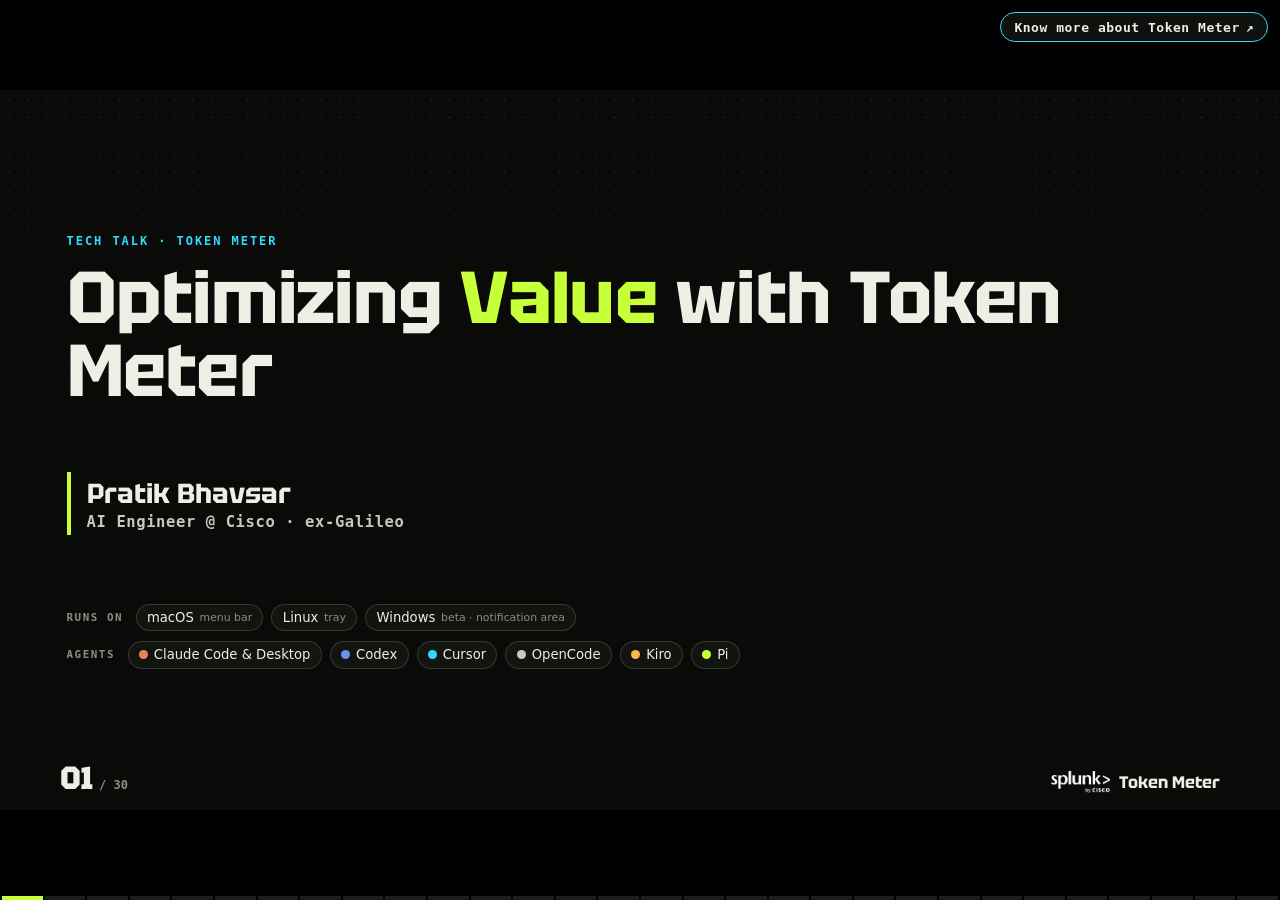
==== commit 6ed8b167: "feat(brand): adopt the Splunk by Cisco logo and endorsement Marketing retired "Splunk, a Cisco compa" ====
--- a/docs/talk/index.html
+++ b/docs/talk/index.html
@@ -514,7 +514,7 @@
       <span class="ring" data-k="1" style="--x:21%;--y:30.4%;--w:13%;--h:9%;--d:.7s"></span>
       <span class="ring" data-k="2" style="--x:21.5%;--y:89.4%;--w:10%;--h:7%;--d:.9s"></span>
       <span class="ring" data-k="3" style="--x:40.5%;--y:89.4%;--w:11%;--h:7%;--d:1.1s"></span>
-    
+
       <div class="pop" style="--d:1.3s;position:absolute;top:-8%;right:-3%;width:58%;z-index:3">
         <div class="mbar" style="box-shadow:0 1.2cqw 3cqw rgba(0,0,0,.6)"><span class="si"><i>&gt;</i>$67.77 · 28 tok/s · 257K ctx · $9.64 today</span><span>⌁</span><span>Wed 2:14 PM</span></div>
         <div class="notif" style="margin-top:.6cqw;padding:1cqw 1.2cqw"><div class="ic" style="width:2.8cqw;height:2.8cqw;font-size:1cqw">TM</div><div><div class="ap"><span>Token Meter</span><span>now</span></div><b style="font-size:1.25cqw">Long session</b><span style="font-size:1.1cqw">Claude Code · claude-opus-5-5</span></div></div>
@@ -550,7 +550,7 @@
       <img src="img/live-spend.jpg" alt="Spend page with monthly budget, projected month, and daily spend trend">
       <span class="ring" data-k="1" style="--x:28%;--y:32%;--w:18%;--h:9%;--d:.7s"></span>
       <span class="ring" data-k="2" style="--x:86.5%;--y:37.6%;--w:24%;--h:9%;--d:.9s"></span>
-    
+
       <div class="callout" data-k="2" style="top:-6%;right:-2%"><div class="label">Projected month</div><div class="cv">$3,222</div><div class="cs">$5,718 under budget at this pace</div></div>
     </figure>
   </div>
@@ -583,7 +583,7 @@
       <img src="img/live-models.jpg" alt="Models page with spend by model, model mix over time, and speed over time">
       <span class="ring" data-k="1" style="--x:37.5%;--y:27%;--w:42%;--h:6%;--d:.7s"></span>
       <span class="ring" data-k="2" style="--x:66%;--y:63%;--w:16%;--h:26%;--d:.9s"></span>
-    
+
       <div class="callout" data-k="1" style="top:-6%;right:-2%"><div class="label">Where the spend goes</div><div class="cv">56%</div><div class="cs">claude-opus-5-5 · $1,390 in 30 days</div></div>
     </figure>
   </div>
@@ -683,7 +683,7 @@
       <img src="img/live-git.jpg" alt="Git page with pushed lines, spend per 1K lines, push yield, and daily code changes">
       <span class="ring" data-k="1" style="--x:47%;--y:32.8%;--w:17%;--h:9%;--d:.7s"></span>
       <span class="ring" data-k="2" style="--x:65.5%;--y:32.8%;--w:15%;--h:9%;--d:.9s"></span>
-    
+
       <div class="callout" data-k="1" style="top:-6%;right:-2%"><div class="label">Spend per 1K pushed lines</div><div class="cv">$31.72<em class="dn">↑ 18.4%</em></div><div class="cs">vs. the prior 7 days</div></div>
     </figure>
   </div>
@@ -717,7 +717,7 @@
       <span class="ring" data-k="1" style="--x:23.5%;--y:44.4%;--w:13%;--h:7%;--d:.8s"></span>
       <span class="ring" data-k="2" style="--x:52.8%;--y:44.4%;--w:8%;--h:7%;--d:1s"></span>
       <span class="ring" data-k="3" style="--x:78%;--y:44.4%;--w:9%;--h:7%;--d:1.2s"></span>
-    
+
       <div class="callout" data-k="1" style="top:-6%;right:-2%"><div class="label">Biggest saving</div><div class="cv">$1,836</div><div class="cs">gpt-5.6-sol → gpt-6-sol, resolves about as often</div></div>
     </figure>
   </div>
@@ -834,7 +834,7 @@
       <span class="ring" data-k="1" style="--x:19.5%;--y:55.4%;--w:10%;--h:5.5%;--d:.8s"></span>
       <span class="ring" data-k="2" style="--x:75%;--y:55.4%;--w:10%;--h:5.5%;--d:1s"></span>
       <span class="ring" data-k="3" style="--x:31%;--y:83.4%;--w:30%;--h:3.6%;--d:1.2s"></span>
-    
+
       <div class="callout" data-k="3" style="top:-6%;right:-2%"><div class="label">Where the gap came from</div><div class="cv">+$0.21</div><div class="cs">of the $0.33 gap between Haiku and Opus was cache writes</div></div>
     </figure>
   </div>
@@ -1026,7 +1026,7 @@
       <div class="slot"><i></i><span>TOKEN METER</span><b></b></div>
       <div class="paper">
         <div class="ph" style="justify-content:center"><span>NEXT STEPS</span></div>
-        <a class="li" href="https://www.splunk.com/en_us/blog/artificial-intelligence/token-meter-a-live-cost-meter-for-your-coding-agents.html" target="_blank" rel="noopener noreferrer"><span class="ic"><img src="img/splunk-logo.png" alt="Splunk"></span><span class="t">Read the blog</span><span class="v">splunk.com/blog</span></a>
+        <a class="li" href="https://www.splunk.com/en_us/blog/artificial-intelligence/token-meter-a-live-cost-meter-for-your-coding-agents.html" target="_blank" rel="noopener noreferrer"><span class="ic"><img src="img/splunk-logo.png" alt="Splunk by Cisco"></span><span class="t">Read the blog</span><span class="v">splunk.com/blog</span></a>
         <a class="li" href="https://github.com/splunk/token-meter" target="_blank" rel="noopener noreferrer"><span class="ic"><svg viewBox="0 0 16 16" aria-hidden="true"><path fill="#0a0b09" d="M8 0C3.58 0 0 3.58 0 8c0 3.54 2.29 6.53 5.47 7.59.4.07.55-.17.55-.38 0-.19-.01-.82-.01-1.49-2.01.37-2.53-.49-2.69-.94-.09-.23-.48-.94-.82-1.13-.28-.15-.68-.52-.01-.53.63-.01 1.08.58 1.23.82.72 1.21 1.87.87 2.33.66.07-.52.28-.87.51-1.07-1.78-.2-3.64-.89-3.64-3.95 0-.87.31-1.59.82-2.15-.08-.2-.36-1.02.08-2.12 0 0 .67-.21 2.2.82.64-.18 1.32-.27 2-.27.68 0 1.36.09 2 .27 1.53-1.04 2.2-.82 2.2-.82.44 1.1.16 1.92.08 2.12.51.56.82 1.27.82 2.15 0 3.07-1.87 3.75-3.65 3.95.29.25.54.73.54 1.48 0 1.07-.01 1.93-.01 2.2 0 .21.15.46.55.38A8.013 8.013 0 0016 8c0-4.42-3.58-8-8-8z"/></svg></span><span class="t">Install &amp; star</span><span class="v">splunk/token-meter</span></a>
         <a class="li" href="https://github.com/splunk/token-meter/blob/main/specs/CONTRIBUTING.md" target="_blank" rel="noopener noreferrer"><span class="ic"><svg viewBox="0 0 16 16" aria-hidden="true"><path fill="#0a0b09" d="M1.5 3.25a2.25 2.25 0 1 1 3 2.122v5.256a2.251 2.251 0 1 1-1.5 0V5.372A2.25 2.25 0 0 1 1.5 3.25Zm5.677-.177L9.573.677A.25.25 0 0 1 10 .854V2.5h1A2.5 2.5 0 0 1 13.5 5v5.628a2.251 2.251 0 1 1-1.5 0V5a1 1 0 0 0-1-1h-1v1.646a.25.25 0 0 1-.427.177L7.177 3.427a.25.25 0 0 1 0-.354ZM3.75 2.5a.75.75 0 1 0 0 1.5.75.75 0 0 0 0-1.5Zm0 9.5a.75.75 0 1 0 0 1.5.75.75 0 0 0 0-1.5Zm8.25.75a.75.75 0 1 0 1.5 0 .75.75 0 0 0-1.5 0Z"/></svg></span><span class="t">Send a PR</span><span class="v">new models &amp; agents</span></a>
         <a class="li"><span class="ic"><svg viewBox="0 0 24 24" aria-hidden="true"><rect x="9" y="1" width="3.6" height="10" rx="1.8" fill="#36c5f0"/><rect x="1" y="7.4" width="10" height="3.6" rx="1.8" fill="#36c5f0"/><rect x="13" y="9" width="10" height="3.6" rx="1.8" fill="#2eb67d"/><rect x="13" y="1" width="3.6" height="10" rx="1.8" fill="#2eb67d"/><rect x="11.4" y="13" width="3.6" height="10" rx="1.8" fill="#ecb22e"/><rect x="13" y="13" width="10" height="3.6" rx="1.8" fill="#ecb22e"/><rect x="1" y="11.4" width="10" height="3.6" rx="1.8" fill="#e01e5a"/><rect x="9" y="13" width="3.6" height="10" rx="1.8" fill="#e01e5a"/></svg></span><span class="t">Join Splunk Slack</span><span class="v">#token-meter</span></a>
@@ -1179,7 +1179,7 @@
 // slide number and brand
 {const all=[...document.querySelectorAll('.slide')];all.forEach((sl,i)=>{
  const n=document.createElement('div');n.className='snum';n.innerHTML=`${String(i+1).padStart(2,'0')}<small>/ ${all.length}</small>`;sl.appendChild(n);
- const b=document.createElement('div');b.className='brand';b.innerHTML='<img src="img/splunk-logo.png" alt="Splunk"><span>Token Meter</span>';sl.appendChild(b)})}
+ const b=document.createElement('div');b.className='brand';b.innerHTML='<img src="img/splunk-logo.png" alt="Splunk by Cisco"><span>Token Meter</span>';sl.appendChild(b)})}
 
 // page location chips
 document.querySelectorAll('.slide[data-loc]').forEach(sl=>{sl.classList.add('has-loc');const d=document.createElement('div');d.className='loc a';d.style.setProperty('--d','.15s');d.innerHTML=sl.dataset.loc;sl.insertBefore(d,sl.firstChild)});
